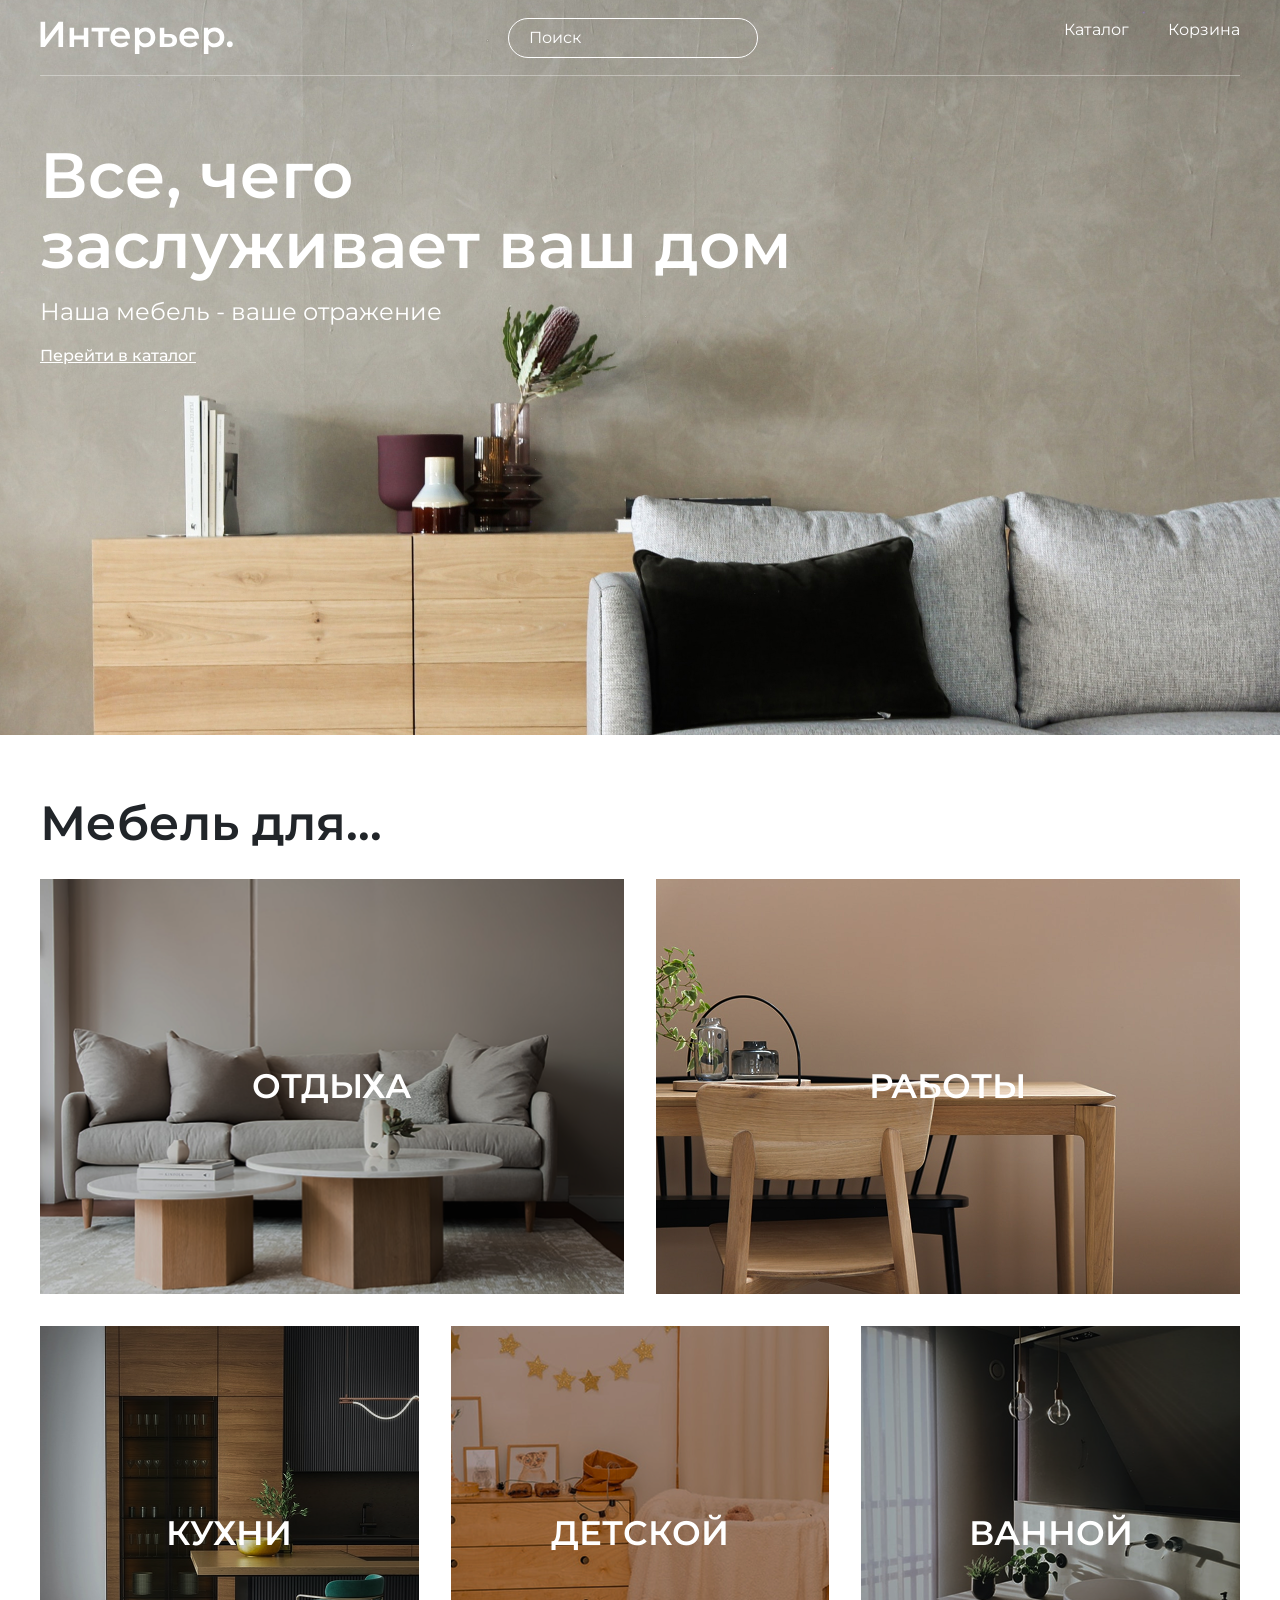
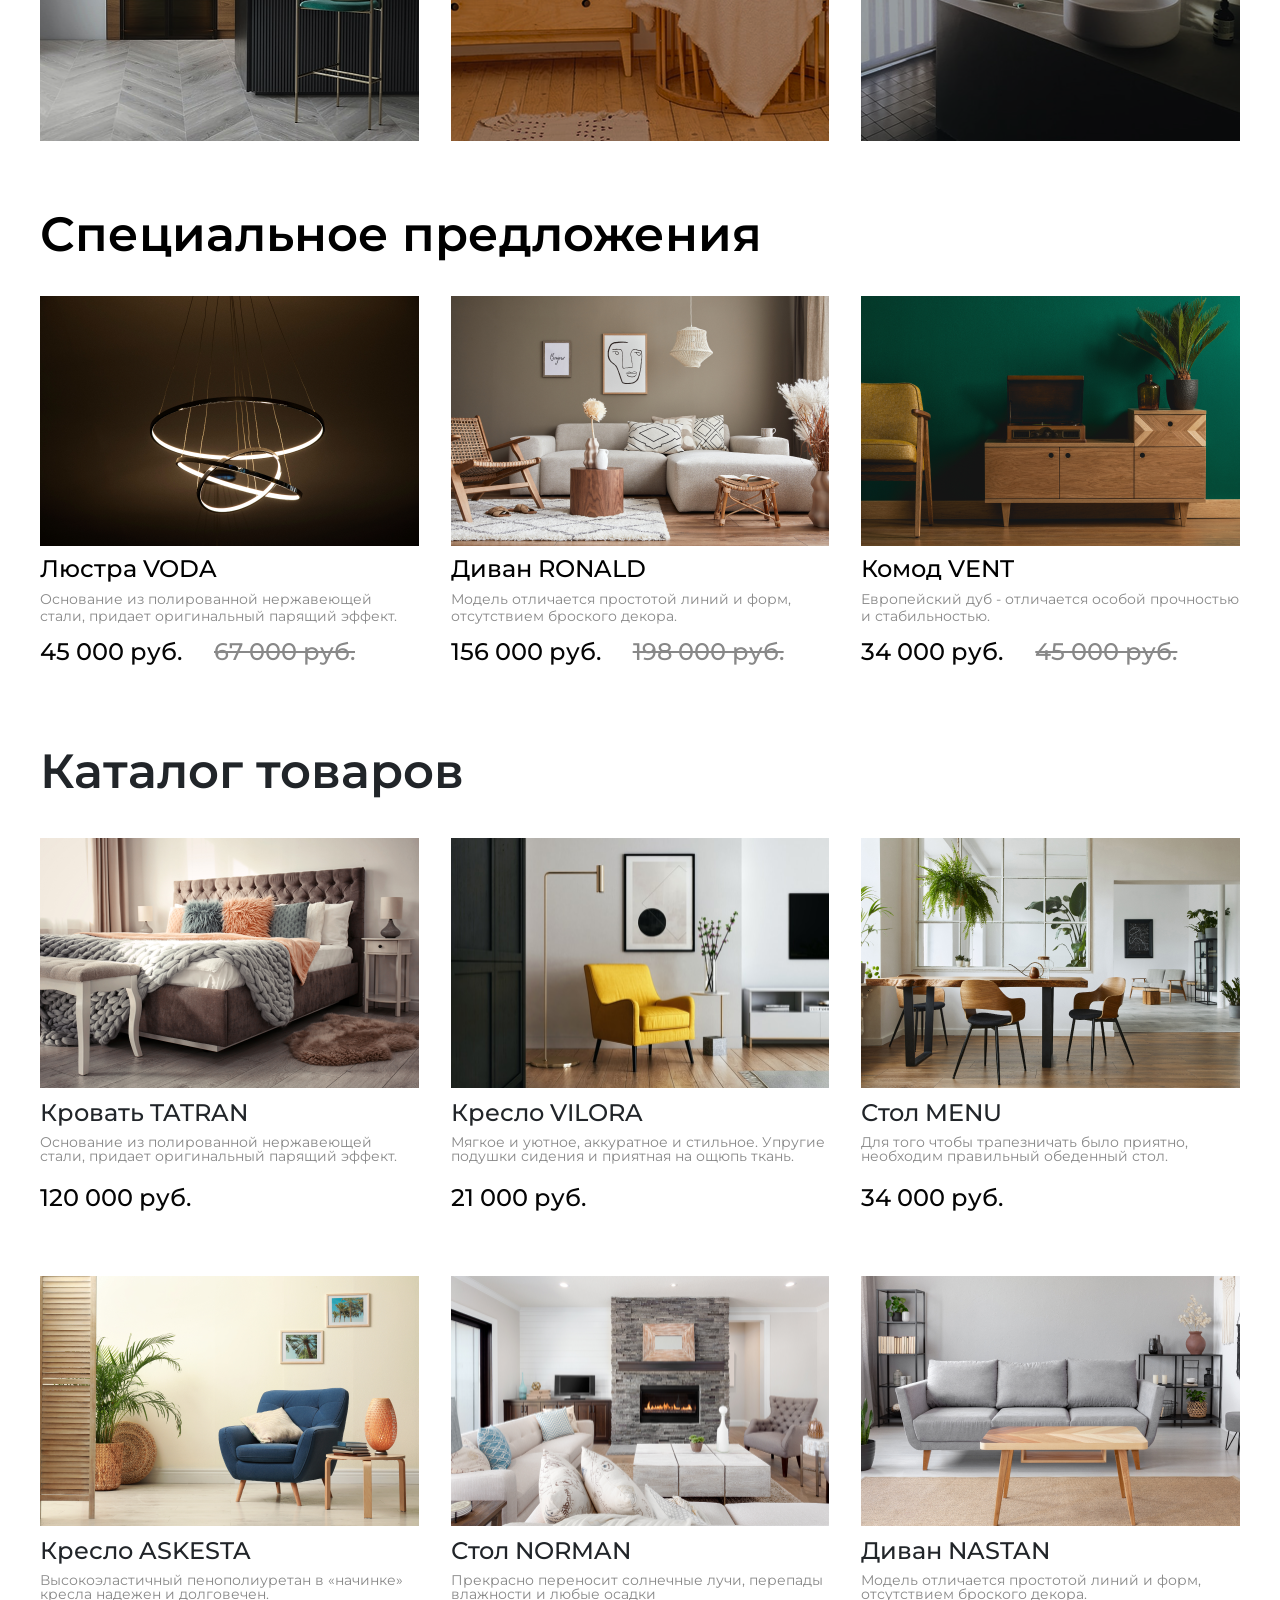
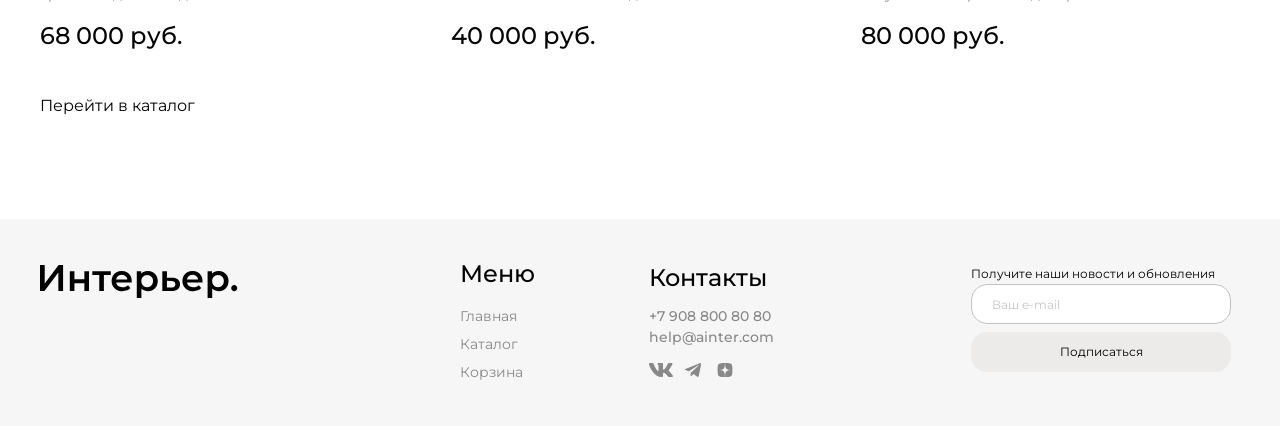
==== index.html @ 529afba5 "Add files via upload" ====
<!DOCTYPE html>
<html lang="ru">
<head>
    <!-- BOOSTRAP -->
    <link href="https://cdn.jsdelivr.net/npm/bootstrap@5.3.8/dist/css/bootstrap.min.css" rel="stylesheet" integrity="sha384-sRIl4kxILFvY47J16cr9ZwB07vP4J8+LH7qKQnuqkuIAvNWLzeN8tE5YBujZqJLB" crossorigin="anonymous">


    <meta charset="UTF-8">
    <meta name="viewport" content="width=device-width, initial-scale=1.0">
    <title>Document</title>

    <link rel="preconnect" href="https://fonts.googleapis.com">
<link rel="preconnect" href="https://fonts.gstatic.com" crossorigin>
<link href="https://fonts.googleapis.com/css2?family=Montserrat:ital,wght@0,100..900;1,100..900&display=swap" rel="stylesheet">
    <link rel="stylesheet" href="style.css">
</head>

<body class="page">
    <div class="top center">
    <header class="header">
        <img class="header__logo" src="img/logo.svg" alt="Логотип">
        <input class="header__search" type="text" placeholder="Поиск">
        <div class="menu"> <!-- Добавил див и сласс меню -->
        <nav class="header__nav" >
            <ul class="header__list">
                <li class="header__item">
                    <a class="header__link" href="catalog.html">Каталог</a>
                </li>
                <li class="header__item">
                    <a class="header__link" href="#">Корзина</a>
                </li>
            </ul>
        </nav>
        </div> <!--закрыл див меню-->
        <div class="menu-mobil">
            <a href="#"><svg width="16" height="16" viewBox="0 0 16 16" fill="none" xmlns="http://www.w3.org/2000/svg">
<path d="M6.33569 0.103333C7.97081 0.0528479 9.56397 0.626612 10.7908 1.7088C12.0177 2.79117 12.7864 4.30064 12.9402 5.9295C13.0911 7.52844 12.6358 9.12315 11.6707 10.4041L15.0046 13.7371C15.0874 13.8199 15.1532 13.9181 15.198 14.0262C15.2428 14.1344 15.2664 14.2508 15.2664 14.368C15.2663 14.4851 15.2428 14.6016 15.198 14.7098C15.1532 14.8179 15.0874 14.9161 15.0046 14.9988C14.9219 15.0816 14.8237 15.1474 14.7156 15.1922C14.6073 15.237 14.4909 15.2596 14.3738 15.2596C14.2566 15.2596 14.1402 15.237 14.032 15.1922C13.9239 15.1474 13.8257 15.0816 13.7429 14.9988L10.4099 11.6649C9.12912 12.6326 7.5328 13.0893 5.93237 12.9393C4.30231 12.7863 2.79181 12.0177 1.70874 10.7899C0.62567 9.56202 0.0515812 7.9673 0.103271 6.33087C0.155085 4.69428 0.829358 3.13824 1.98804 1.98126C3.14566 0.82533 4.70053 0.153931 6.33569 0.103333ZM6.54565 1.909C5.31897 1.91399 4.14353 2.40292 3.27612 3.27032C2.40875 4.13773 1.91979 5.31319 1.91479 6.53986C1.90986 7.76646 2.3895 8.94574 3.24976 9.82013C3.68015 10.2575 4.19306 10.6052 4.75854 10.8436C5.32421 11.0819 5.93183 11.2063 6.54565 11.2088C7.15929 11.2113 7.76729 11.0918 8.33472 10.8582C8.90228 10.6245 9.41826 10.2805 9.85229 9.8465C10.2863 9.41245 10.6303 8.8965 10.864 8.32892C11.0977 7.76149 11.2171 7.1535 11.2146 6.53986C11.2121 5.92603 11.0877 5.31841 10.8494 4.75275C10.611 4.18724 10.2633 3.67437 9.82593 3.24396C8.95152 2.38368 7.77229 1.90404 6.54565 1.909Z" fill="white" stroke="white" stroke-width="0.2"/>
</svg>
</a>
            <a href="catalog.html"><svg width="20" height="20" viewBox="0 0 20 20" fill="none" xmlns="http://www.w3.org/2000/svg">
<rect width="4.57143" height="4.57143" fill="white"/>
<rect y="7.31427" width="4.57143" height="4.57143" fill="white"/>
<rect y="14.6285" width="4.57143" height="4.57143" fill="white"/>
<rect x="7.31348" y="7.31427" width="4.57143" height="4.57143" fill="white"/>
<rect x="7.31348" y="14.6285" width="4.57143" height="4.57143" fill="white"/>
<rect x="7.31348" width="4.57143" height="4.57143" fill="white"/>
<rect x="14.6279" y="7.31427" width="4.57143" height="4.57143" fill="white"/>
<rect x="14.6279" y="14.6285" width="4.57143" height="4.57143" fill="white"/>
<rect x="14.6279" width="4.57143" height="4.57143" fill="white"/>
</svg>
</a>
            <a href="cart.html.html"><svg width="25" height="25" viewBox="0 0 25 25" fill="none" xmlns="http://www.w3.org/2000/svg">
<path d="M14.5834 20.8333C15.1359 20.8333 15.6658 20.6138 16.0566 20.2231C16.4473 19.8324 16.6667 19.3025 16.6667 18.75C16.6667 18.1975 16.4473 17.6676 16.0566 17.2768C15.6658 16.8861 15.1359 16.6667 14.5834 16.6667C14.0309 16.6667 13.501 16.8861 13.1103 17.2768C12.7196 17.6676 12.5001 18.1975 12.5001 18.75C12.5001 19.3025 12.7196 19.8324 13.1103 20.2231C13.501 20.6138 14.0309 20.8333 14.5834 20.8333ZM7.29174 20.8333C7.84428 20.8333 8.37418 20.6138 8.76488 20.2231C9.15558 19.8324 9.37508 19.3025 9.37508 18.75C9.37508 18.1975 9.15558 17.6676 8.76488 17.2768C8.37418 16.8861 7.84428 16.6667 7.29174 16.6667C6.73921 16.6667 6.20931 16.8861 5.81861 17.2768C5.4279 17.6676 5.20841 18.1975 5.20841 18.75C5.20841 19.3025 5.4279 19.8324 5.81861 20.2231C6.20931 20.6138 6.73921 20.8333 7.29174 20.8333ZM20.873 6.16978C21.133 6.16139 21.3796 6.0522 21.5606 5.86528C21.7416 5.67837 21.8428 5.42839 21.8428 5.16822C21.8428 4.90804 21.7416 4.65807 21.5606 4.47115C21.3796 4.28424 21.133 4.17504 20.873 4.16666H19.674C18.7345 4.16666 17.922 4.81874 17.7178 5.73541L16.4126 11.6125C16.2084 12.5292 15.3959 13.1812 14.4563 13.1812H6.63133L5.12924 7.17082H14.8636C15.1212 7.15907 15.3644 7.04847 15.5425 6.86202C15.7206 6.67558 15.82 6.42764 15.82 6.16978C15.82 5.91192 15.7206 5.66398 15.5425 5.47754C15.3644 5.2911 15.1212 5.18049 14.8636 5.16874H5.12924C4.82473 5.16865 4.5242 5.23799 4.25051 5.37148C3.97682 5.50498 3.73716 5.69912 3.54976 5.93914C3.36236 6.17916 3.23215 6.45875 3.16903 6.75665C3.10591 7.05455 3.11154 7.36292 3.1855 7.65832L4.68758 13.6667C4.79586 14.1002 5.046 14.4851 5.39821 14.7601C5.75042 15.0351 6.18447 15.1844 6.63133 15.1844H14.4563C15.368 15.1845 16.2524 14.8737 16.9636 14.3032C17.6748 13.7328 18.1701 12.9368 18.3678 12.0469L19.674 6.16978H20.873Z" fill="white"/>
</svg>
</a>
        </div>
        
    </header>
    <section class="hero">
        <h1 class="hero__title">
            Все, чего<br>
            заслуживает ваш дом
        </h1>
        <p class="hero__text">Наша мебель - ваше отражение</p>
        <a class="hero__link" href="catalog.html">Перейти в каталог</a>
    </section>
    </div>

    <section class="furniture center">
        <h2 class="furniture__title">Мебель для...</h2>
        <div class="furniture__grid">
            <div class="furniture__item furniture__item_rest">ОТДЫХА</div>
            <div class="furniture__item furniture__item_work">РАБОТЫ</div>
            <div class="furniture__item furniture__item_kitchen">КУХНИ</div>
            <div class="furniture__item furniture__item_kids">ДЕТСКОЙ</div>
            <div class="furniture__item furniture__item_bathroom">ВАННОЙ</div>
        </div>
    </section>

    <section class="special-offer">
        <div class="product-box center">
        <h2 class="special-offer__title">Специальное предложения</h2>

        <div class="special-offer__content">
            <article class="special-offer__card">
        <img class="special-offer__image" src="img/Rectangle 1.png" alt="Люстра VODA">
        <h3 class="special-offer__product-title">Люстра VODA</h3>
        <p class="special-offer__description">
            Основание из полированной нержавеющей стали, придает оригинальный парящий эффект.
        </P>
        <div class="special-offer__prices">
        <p class="special-offer__price-new">45 000 руб.</p>
        <p class="special-offer__price-old">67 000 руб.</p>
        </div>
        </article>

        <article class="special-offer__card">

        <img class="special-offer__image" src="img/Rectangle 2.png" alt="Диван RONALD">
        <h3 class="special-offer__product-title">Диван RONALD</h3>
        <p class="special-offer__description">
            Модель отличается простотой линий и форм, отсутствием броского декора.
        </P>

        <div class="special-offer__prices">

        <p class="special-offer__price-new">156 000 руб.</p>
        <p class="special-offer__price-old">198 000 руб.</p>
        </div>
        </article>

       <article class="special-offer__card">
        <img class="special-offer__image" src="img/Rectangle 3.png" alt="Комод VENT">
        <h3 class="special-offer__product-title">Комод VENT</h3>
        <p class="special-offer__description">
           Европейский дуб - отличается особой прочностью и стабильностью.
        </P>

        <div class="special-offer__prices">

        <p class="special-offer__price-new">34 000 руб.</p>
        <p class="special-offer__price-old">45 000 руб.</p>
        </div>
        </article>
    </div>
    </div>
    </section>

    <section class="catalog">
        <div class="product-box center">
        <h2 class="catalog__title">Каталог товаров</h2>
        <div class="catalog__content">
        <article class="catalog__card">
            <img class="catalog__image" src="img/Rectangle 22.png" alt="Кровать TATRAN">
            <h3 class="catalog__product-title">
                Кровать TATRAN
            </h3>
            <p class="catalog__description">
            Основание из полированной нержавеющей стали, придает оригинальный парящий эффект.
            </p>
            <p class="catalog__price">120 000 руб.
            </p>
        </article>
        <article class="catalog__card">
            <img class="catalog__image" src="img/Rectangle 27.png" alt="Кресло VILORA">
            <h3 class="catalog__product-title">
                Кресло VILORA
            </h3>
            <p class="catalog__description">
            Мягкое и уютное, аккуратное и стильное. 
            Упругие подушки сидения и приятная на ощюпь ткань.
            </p>
            <p class="catalog__price">21 000 руб.
            </p>
        </article>
        <article class="catalog__card">
            <img class="catalog__image" src="img/Rectangle 24.png" alt="Стол MENU">
            <h3 class="catalog__product-title">
                Стол MENU
            </h3>
            <p class="catalog__description">
           Для того чтобы трапезничать было приятно, необходим правильный обеденный стол.
            </p>
            <p class="catalog__price">34 000 руб.
            </p>
        </article>
        <article class="catalog__card">
            <img class="catalog__image" src="img/Rectangle 23.png" alt="Кресло ASKESTA">
            <h3 class="catalog__product-title">
                Кресло ASKESTA
            </h3>
            <p class="catalog__description">
            Высокоэластичный пенополиуретан в «начинке» кресла надежен и долговечен.
            </p>
            <p class="catalog__price">68 000 руб.
            </p>
        </article>
        <article class="catalog__card">
            <img class="catalog__image" src="img/Rectangle 25.png" alt="Стол NORMAN">
            <h3 class="catalog__product-title">
                Стол NORMAN
            </h3>
            <p class="catalog__description">
           Прекрасно переносит солнечные лучи, перепады влажности и любые осадки
            </p>
            <p class="catalog__price">40 000 руб.
            </p>
        </article>
        <article class="catalog__card">
            <img class="catalog__image" src="img/Rectangle 26.png" alt="Диван NASTAN">
            <h3 class="catalog__product-title">
                Диван NASTAN
            </h3>
            <p class="catalog__description">
            Модель отличается простотой линий и форм, отсутствием броского декора. 
            </p>
            <p class="catalog__price">80 000 руб.
            </p>
        </article>
        </div>
        <div class="catalog__link-box">
            <a class="catalog__link" href="catalog.html"> Перейти в каталог</a>
        </div>
        </div>
    </section>
    <footer class="footer">
        <div class="footer__inner center">
        <div class="footer__column footer__column--logo">
        <img class="footer__logo" src="img/Интерьер.svg" alt="Интерер">
        </div>
        <div class="footer__content">   
        <div class="footer__column footer__column--menu">
        <h4 class="footer__title">Меню</h4>
        <nav class="footer__nav" >
            <ul class="footer__list" >
                <li class="footer__item" >
                    <a class="footer__link" href="index.html">Главная</a>
                </li>
                <li class="footer__item">
                    <a class="footer__link" href="catalog.html">Каталог</a>
                </li>
                <li class="footer__item">
                    <a class="footer__link" href="#">Корзина</a>
                </li>
            </ul>
        </nav>
        </div>
        <div class="footer__column footer__column--contacts">
            <div class="footer__info" >
        <h4 class="footer__title">Контакты</h4>
        <a class="footer__contact" href="tel:+7 908 800 80 80"> +7 908 800 80 80</a>
        <a class="footer__contact" href="mailto:help@ainter.com">help@ainter.com</a>
        </div>

        <div class="footer__socials">

        <a class="footer__social-linc" href="#">
            <img class="footer__social-icon" src="img/vk.svg" alt="Вконтакте"></a>
        <a class="footer__social-linc" href="#">
            <img class="footer__social-icon" src="img/telegram.svg" alt="Telegram"></a>
        <a class="footer__social-link" href="#">
            <img class="footer__social-icon" src="img/dzen.svg" alt="Дзен"></a>
            </div>
        </div>

        <div class="footer__column footer__column--form">
        <form class="footer__form" >
            <p class="footer__form-text">Получите наши новости и обновления</p>
            <input class="footer__email" type="email" placeholder="Ваш e-mail">
            <button class="footer__button">Подписаться</button>
        </form>
        </div>
        </div>
        </div>
    </footer>
    <!-- СКРИПТ ИЗ BOOSTRAP -->
    <script src="https://cdn.jsdelivr.net/npm/bootstrap@5.3.8/dist/js/bootstrap.bundle.min.js" integrity="sha384-FKyoEForCGlyvwx9Hj09JcYn3nv7wiPVlz7YYwJrWVcXK/BmnVDxM+D2scQbITxI" crossorigin="anonymous"></script>
</body>
---- style.css ----
@charset "UTF-8";
.top-cart {
  height: 400px;
  background-image: url("img/topcart.jpg");
  background-size: cover;
  background-position: center;
  background-repeat: no-repeat;
}

.heading-big {
  font-weight: 600;
  font-size: 64px;
  line-height: 70px;
  margin-top: 127px;
  color: #ffffff;
}

.cart {
  display: grid;
  grid-template-columns: repeat(12, 1fr);
  gap: 32px;
  margin-top: 64px;
}
.cart__name-box {
  display: flex;
  justify-content: space-between;
  padding-bottom: 14px;
}
.cart__item {
  border-top: 0.5px solid #f7f6f6;
  padding-top: 25px;
  padding-bottom: 32px;
  display: flex;
  justify-content: space-between;
  align-items: flex-start;
}
.cart__left {
  display: flex;
  gap: 32px;
}
.cart__img {
  width: 173px;
  height: 173px;
  -o-object-fit: cover;
     object-fit: cover;
}
.cart__info {
  width: 276px;
  height: 173px;
  display: flex;
  flex-direction: column;
  justify-content: space-between;
}
.cart h4 {
  font-size: 24px;
  font-weight: 500;
  line-height: 100%;
  margin: 0;
}
.cart__description {
  width: 276px;
  font-size: 14px;
  font-weight: 400;
  line-height: 100%;
  color: #888888;
}
.cart__quantity {
  width: 71px;
  height: 51px;
  border: none;
  border-radius: 6px;
  background: #f7f6f6;
  padding: 12px;
  box-sizing: border-box;
}
.cart__form {
  background: #f7f6f6;
  border-radius: 20px;
  height: 493px;
  box-sizing: border-box;
  grid-column: span 4;
  padding-top: 42px;
  display: grid;
  grid-template-columns: 1fr;
  justify-items: center;
  align-content: start;
  row-gap: 40px;
}
.cart__form h3 {
  text-align: center;
  font-size: 24px;
  font-weight: 700;
  line-height: 100%;
}
.cart__form input {
  width: 319px;
  padding: 8px 0;
  font-family: "Montserrat", Arial, sans-serif;
  font-size: 14px;
  color: #000000;
  border: none;
  border-bottom: 1px solid #cacdd8;
  outline: none;
  background-color: transparent;
  box-sizing: border-box;
}
.cart__form input:focus {
  border-bottom-color: #000000;
}
.cart__total {
  margin-top: 12px;
  font-size: 24px;
  text-align: center;
}
.cart__button {
  width: 319px;
  height: 40px;
  padding: 10px;
  font-family: "Montserrat", Arial, sans-serif;
  font-size: 16px;
  font-weight: 400;
  line-height: 100%;
  color: #000000;
  border: 1px solid #040404;
  border-radius: 20px;
  background-color: transparent;
  box-sizing: border-box;
  cursor: pointer;
  transition: background-color 0.3s ease, color 0.3s ease;
}
.cart__button:hover {
  color: #ffffff;
  background-color: #000000;
}
.cart__content {
  grid-column: span 8;
}
.cart__price {
  font-family: "Montserrat", sans-serif;
  font-size: 16px;
  font-weight: 500;
  line-height: 100%;
  color: #050505;
}
.cart__link-box {
  display: flex;
  gap: 30px;
}
.cart a {
  font-family: "Montserrat", sans-serif;
  font-size: 14px;
  font-weight: 400;
  line-height: 100%;
  color: #000;
  text-decoration: underline;
}
.cart__link-box a {
  display: inline-block;
  transform-origin: left center;
  transition: transform 0.3s ease, opacity 0.3s ease;
}
.cart__link-box a:hover {
  transform: scale(1.08);
  opacity: 0.6;
}

.cart__actions {
  display: flex;
  align-items: center;
  gap: 7px;
  margin-top: 18px;
}

.cart__action-button {
  width: 200px;
  height: 37px;
  padding: 0;
  display: flex;
  align-items: center;
  justify-content: center;
  font-family: "Montserrat", Arial, sans-serif;
  font-size: 14px;
  font-weight: 400;
  line-height: 100%;
  color: #000000;
  background-color: transparent;
  border: 1px solid #000000;
  border-radius: 50px;
  box-sizing: border-box;
  text-decoration: none !important;
  cursor: pointer;
  transition: background-color 0.3s ease, color 0.3s ease;
}
.cart__action-button:hover {
  color: #ffffff;
  background-color: #000000;
}

.special-offer__link-box {
  margin-top: 32px;
}

.special-offer__catalog-link {
  display: inline-block;
  font-family: "Montserrat", Arial, sans-serif;
  font-size: 16px;
  font-weight: 400;
  line-height: 20px;
  color: #000000;
  text-decoration: underline;
  transform-origin: left center;
  transition: transform 0.3s ease, opacity 0.3s ease;
}
.special-offer__catalog-link:hover {
  transform: scale(1.05);
  opacity: 0.7;
}

/* =========================================================
   1. ОБЩИЕ НАСТРОЙКИ СТРАНИЦЫ
   ========================================================= */
/* Сбрасываем стандартные внешние и внутренние отступы браузера */
* {
  margin: 0;
  padding: 0;
}

/* Основной шрифт всей страницы */
body {
  font-family: "Montserrat", "Arial", sans-serif;
}

.center {
  padding-left: calc(50% - 600px);
  padding-right: calc(50% - 600px);
  box-sizing: border-box;
}

/* Наследуем основной шрифт для элементов формы и ссылок */
input,
button,
a {
  font-family: "Montserrat", "Arial", sans-serif;
}

/* Основной контейнер страницы */
.page {
  padding: 0;
}

/* =========================================================
   2. ВЕРХНЯЯ ЧАСТЬ САЙТА — TOP
   ========================================================= */
.top {
  height: 735px;
  background-image: url("img/Rectangle 15.jpg");
  background-size: cover;
  background-position: center;
  box-sizing: border-box;
}

.menu-mobil {
  display: none;
}

/* =========================================================
   3. ШАПКА САЙТА — HEADER
   ========================================================= */
.header {
  width: 100%;
  height: 76px;
  display: flex;
  align-items: center;
  justify-content: space-between;
  border-bottom: 1px solid rgba(255, 255, 255, 0.35);
  box-sizing: border-box;
}

/* Список меню */
.header__list {
  display: flex;
  gap: 32px;
  list-style: none;
}

/* Ссылки меню */
.header__link {
  width: 72px;
  height: 20px;
  color: #ffffff;
  font-size: 16px;
  /* Убираем подчеркивание ссылок меню */
  text-decoration: none;
}

.header__link {
  width: 72px;
  height: 20px;
  display: inline-block;
  color: #ffffff;
  font-size: 16px;
  text-decoration: none;
  transition: transform 0.3s ease, color 0.3s ease;
}
.header__link:hover {
  color: #c4c4c4;
  transform: scale(1.1);
}

/* Поле поиска */
.header__search {
  width: 250px;
  height: 40px;
  padding-left: 20px;
  color: #ffffff;
  background-color: transparent;
  border: 1px solid white;
  border-radius: 20px;
  box-sizing: border-box;
}

/* Текст-подсказка внутри поиска */
.header__search::-moz-placeholder {
  color: #ffffff;
}

.header__search::placeholder {
  color: #ffffff;
}

/* =========================================================
   4. ГЛАВНЫЙ ЭКРАН — HERO
   ========================================================= */
.hero {
  width: 100%;
  padding-top: 64px;
}

/* Главный заголовок */
.hero__title {
  width: auto; /*792px*/
  margin-bottom: 16px;
  color: #ffffff;
  font-family: "Montserrat", Arial, sans-serif;
  font-weight: 600;
  font-size: 64px;
  line-height: 70px;
  max-width: 792px;
}

/* Текст под главным заголовком */
.hero__text {
  margin-bottom: 16px;
  color: #ffffff;
  font-size: 24px;
  line-height: 32px;
}

/* Ссылка "Перейти в каталог" */
.hero__link {
  display: inline-block;
  color: #ffffff;
  font-weight: 500;
  font-size: 16px;
  line-height: 24px;
  text-decoration: underline;
  transform-origin: left center;
  transition: transform 0.3s ease, color 0.3s ease;
}
.hero__link:hover {
  color: #c4c4c4;
  transform: scale(1.1);
}

/*МЕБЕЛЬ ДЛЯ*/
.furniture__title {
  margin-top: 64px;
  margin-bottom: 32px;
  font-size: 48px;
  font-weight: 600;
  line-height: 100%;
}

.furniture__grid {
  display: grid;
  grid-template-columns: repeat(6, 1fr);
  gap: 32px;
}

.furniture__item {
  height: 415px;
  background-repeat: no-repeat;
  background-size: cover;
  background-position: center;
  display: flex;
  justify-content: center;
  align-items: center;
  text-align: center;
  color: #FFFFFF;
  font-size: 34px;
  font-weight: 600;
}

.furniture__item:nth-child(1),
.furniture__item:nth-child(2) {
  grid-column: span 3;
}

.furniture__item:nth-child(3),
.furniture__item:nth-child(4),
.furniture__item:nth-child(5) {
  grid-column: span 2;
}

.furniture__item_rest {
  background-image: url("img/Rectangle 17.png");
}

.furniture__item_work {
  background-image: url("img/Rectangle 18.png");
}

.furniture__item_kitchen {
  background-image: url("img/Rectangle 19.png");
}

.furniture__item_kids {
  background-image: url("img/Rectangle 20.png");
}

.furniture__item_bathroom {
  background-image: url("img/Rectangle 21.png");
}

/* =========================================================
   5. КАТАЛОГ
   ========================================================= */
.catalog {
  width: 100%;
  max-width: 1200px;
  margin: 0 auto;
  padding-top: 12px;
  padding-bottom: 4px;
  box-sizing: border-box;
}

/* Заголовок каталога */
.catalog__title {
  width: 100%;
  max-width: 1208px;
  margin: 0 auto 18px;
  font-size: 48px;
  line-height: 59px;
  font-weight: 600;
}

.catalog-hero__title {
  margin: 0;
  font-size: 64px;
  font-weight: 600;
  line-height: 70px;
  color: #FFFFFF;
}

.catalog-hero {
  display: flex;
  align-items: center;
}

/* Контейнер с карточками каталога */
.catalog__content {
  width: 100%;
  max-width: 1200px;
  margin: 0 auto;
  display: grid;
  grid-template-columns: repeat(3, minmax(0, 1fr));
  gap: 32px;
  box-sizing: border-box;
}

/* Карточка товара */
.catalog__card {
  width: 100%;
  height: 406px;
  margin: 0;
  position: relative;
  padding-top: 19px;
  padding-bottom: 15px;
  box-sizing: border-box;
  display: grid;
  grid-template-rows: 250px auto 1fr auto;
  min-width: 0;
  cursor: pointer;
}

.catalog__card-actions {
  position: absolute;
  top: 29px;
  right: 10px;
  z-index: 2;
  display: flex;
  gap: 12px;
  opacity: 0;
  visibility: hidden;
  transition: opacity 0.3s ease;
}

.catalog__card:hover .catalog__card-actions {
  opacity: 1;
  visibility: visible;
}

.catalog__card-button {
  width: 24px;
  height: 24px;
  padding: 0;
  display: flex;
  align-items: center;
  justify-content: center;
  border: none;
  background-color: transparent;
  cursor: pointer;
}

.catalog__card-button img {
  width: 24px;
  height: 24px;
  -o-object-fit: contain;
     object-fit: contain;
  filter: brightness(0) invert(1);
}

/* Изображение товара */
.catalog__image {
  width: 100%;
  height: 250px;
  -o-object-fit: cover;
     object-fit: cover;
  display: block;
}

/* Название товара */
.catalog__product-title {
  margin-top: 10px;
  margin-bottom: 8px;
  font-size: 24px;
  line-height: 29px;
  font-weight: 500;
}

/* Описание товара */
.catalog__description {
  margin-top: 0;
  margin-bottom: 12px;
  font-family: "Montserrat", Arial, sans-serif;
  font-size: 14px;
  line-height: 14px;
  font-weight: 400;
  color: #888888;
}

/* Цена товара */
.catalog__price {
  margin-top: 0;
  margin-bottom: 0;
  font-family: "Montserrat", Arial, sans-serif;
  font-size: 24px;
  line-height: 24px;
  font-weight: 500;
  color: #050505;
}

/* Блок со ссылкой под каталогом */
.catalog__link-box {
  width: 100%;
  max-width: 1200px;
  margin: 31px auto 64px;
  box-sizing: border-box;
}

/* Ссылка внутри блока */
.catalog__link {
  display: inline-block;
  font-size: 16px;
  line-height: 24px;
  color: #000000;
  text-decoration: none;
  transform-origin: left center;
  transition: transform 0.3s ease, color 0.3s ease;
}
.catalog__link:hover {
  color: #808080;
  transform: scale(1.1);
}

.catalog-top {
  display: grid;
  grid-template-rows: auto 1fr;
  height: 400px;
  background-image: url("img/Rectangle 29.png");
  background-repeat: no-repeat;
  background-size: auto;
  background-position: top center;
}

.catalog-top + .catalog {
  padding-top: 0;
  padding-bottom: 35px;
}

.catalog__controls {
  display: grid;
  grid-template-columns: 1fr auto auto;
  align-items: center;
  gap: 10px;
  margin-top: 70px;
  margin-bottom: 49px;
}

.catalog__list .catalog__card {
  padding-top: 0;
  height: auto;
  grid-template-rows: 250px auto 1fr auto;
  align-content: start;
}

.catalog__filter-button,
.catalog__sort {
  font-family: "Montserat", "Arial", sans-serif;
  width: 100%;
  height: 40px;
  padding: 0 16px;
  font-size: 16px;
  font-weight: 500;
  line-height: 20px;
  border: 1px solid #C4C4C4;
  border-radius: 20px;
  background-color: transparent;
  box-sizing: border-box;
  -webkit-appearance: none;
     -moz-appearance: none;
          appearance: none;
  background-image: url("img/arrow-down.svg");
  background-repeat: no-repeat;
  background-position: right 16px center;
  background-size: 20px 11px;
}

.catalog__filter-button:focus, .catalog__filter-button:active,
.catalog__sort:focus,
.catalog__sort:active {
  border-color: #000000;
  outline: 2px solid #000000;
  outline-offset: -2px;
}

.catalog__filter-details[open] .catalog__filter-button {
  border-color: #000000;
  outline: 2px solid #000000;
  outline-offset: -2px;
}

.catalog__filter-button {
  display: flex;
  align-items: center;
  list-style: none;
}

.catalog__filter-button::marker {
  content: "";
}

.catalog__filter-button::-webkit-details-marker {
  display: none;
}

.catalog__controls {
  display: grid;
  grid-template-columns: 1fr 182px 220px;
  align-items: center;
  -moz-column-gap: 10px;
       column-gap: 10px;
  width: 100%;
  margin-top: 70px;
  margin-bottom: 32px;
}

.catalog__filter {
  position: relative;
}

.catalog__filter-form {
  position: absolute;
  top: 50px;
  right: 0;
  z-index: 10;
  width: 526px;
  min-height: 548px;
  padding: 40px;
  display: flex;
  flex-direction: column;
  justify-content: space-between;
  background-color: #ffffff;
  box-shadow: 0 4px 67px -12px rgba(0, 0, 0, 0.32);
  box-sizing: border-box;
}

.catalog__filter-content {
  display: grid;
  grid-template-columns: 1fr max-content;
  -moz-column-gap: 65px;
       column-gap: 65px;
  row-gap: 32px;
  align-items: start;
}

.catalog__room-label {
  white-space: nowrap;
}

.catalog__fieldset {
  min-width: 0;
  margin: 0;
  padding: 0;
  border: none;
}

.catalog__fieldset:nth-child(1) {
  grid-column: 1;
  grid-row: 1;
}

.catalog__fieldset:nth-child(2) {
  grid-column: 1;
  grid-row: 2;
}

.catalog__fieldset:nth-child(3) {
  grid-column: 1;
  grid-row: 3;
}

.catalog__fieldset:nth-child(4) {
  grid-column: 2;
  grid-row: 1/4;
}

.catalog__range {
  position: relative;
  width: 190px;
  height: 10px;
  margin-top: 8px;
}

.catalog__range::before {
  content: "";
  position: absolute;
  top: 4px;
  left: 0;
  width: 100%;
  height: 1px;
  background-color: #000000;
}

.catalog__legend {
  margin-bottom: 14px;
  font-family: "Montserrat", "Arial", sans-serif;
  font-size: 16px;
  font-weight: 500;
  line-height: 20px;
  color: #050505;
}

.catalog__radio-label,
.catalog__room-label {
  font-family: "Montserrat", "Arial", sans-serif;
  font-size: 14px;
  font-weight: 400;
  line-height: 17px;
  color: #000000;
}

.catalog__radio-input,
.catalog__room-input {
  flex: 0 0 15px;
  width: 15px;
  height: 15px;
  margin: 0;
  box-sizing: border-box;
  accent-color: #000000;
}

.catalog__fieldset:first-child .catalog__legend {
  margin-bottom: 14px;
}

.catalog__radio {
  display: flex;
  align-items: center;
  -moz-column-gap: 6px;
       column-gap: 6px;
}

.catalog__radio:not(:last-child) {
  margin-bottom: 14px;
}

.catalog__radio-input {
  flex-shrink: 0;
  margin: 0;
}

.catalog__fieldset:nth-child(4) .catalog__legend {
  margin-bottom: 14px;
}

.catalog__room {
  display: flex;
  align-items: center;
  -moz-column-gap: 6px;
       column-gap: 6px;
}

.catalog__room:not(:last-child) {
  margin-bottom: 14px;
}

.catalog__room-input {
  flex-shrink: 0;
  margin: 0;
}

.catalog__range-input {
  -webkit-appearance: none;
     -moz-appearance: none;
          appearance: none;
  position: absolute;
  top: 0;
  left: 0;
  width: 100%;
  height: 10px;
  margin: 0;
  background: transparent;
  pointer-events: none;
}

.catalog__range-input::-webkit-slider-runnable-track {
  height: 1px;
  background: transparent;
}

.catalog__range-input::-webkit-slider-thumb {
  -webkit-appearance: none;
          appearance: none;
  width: 8px;
  height: 8px;
  margin-top: -4px;
  border: none;
  border-radius: 50%;
  background-color: #000000;
  pointer-events: auto;
  cursor: pointer;
}

.catalog__range-input::-moz-range-track {
  height: 1px;
  background: transparent;
}

.catalog__range-input::-moz-range-thumb {
  width: 8px;
  height: 8px;
  border: none;
  border-radius: 50%;
  background-color: #000000;
  pointer-events: auto;
  cursor: pointer;
}

.catalog__fieldset--color .catalog__legend {
  margin-bottom: 14px;
}

.catalog__colors {
  display: grid;
  grid-template-columns: repeat(7, 15px);
  -moz-column-gap: 7px;
       column-gap: 7px;
  row-gap: 14px;
}

.catalog__color-input {
  position: absolute;
  width: 1px;
  height: 1px;
  opacity: 0;
}

.catalog__color {
  position: relative;
  display: block;
  width: 15px;
  height: 15px;
  border: 1px solid #888888;
  box-sizing: border-box;
  cursor: pointer;
}

/* Галочка выбранного цвета */
.catalog__color-input:checked + .catalog__color::after {
  content: "";
  position: absolute;
  top: 1px;
  left: 4px;
  width: 4px;
  height: 7px;
  border-right: 1px solid #050505;
  border-bottom: 1px solid #050505;
  transform: rotate(45deg);
}

.catalog__color-input:checked + .catalog__color--black::after {
  border-right-color: #fff;
  border-bottom-color: #fff;
}

/* Рамка при выборе клавиатурой */
.catalog__color-input:focus-visible + .catalog__color {
  outline: 2px solid #050505;
  outline-offset: 2px;
}

/* Цвета */
.catalog__color--white {
  background-color: #ffffff;
}

.catalog__color--black {
  background-color: #050505;
}

.catalog__color--gray {
  background-color: #888888;
}

.catalog__color--red {
  background-color: #f04a4a;
}

.catalog__color--orange {
  background-color: #f2994a;
}

.catalog__color--yellow {
  background-color: #f2c94c;
}

.catalog__color--green {
  background-color: #27ae60;
}

.catalog__color--turquoise {
  background-color: #2dccc4;
}

.catalog__color--blue {
  background-color: #2d9cdb;
}

.catalog__color--dark-blue {
  background-color: #2f80ed;
}

.catalog__color--purple {
  background-color: #9b51e0;
}

.catalog__color--violet {
  background-color: #bb6bd9;
}

.catalog__color--lavender {
  background-color: #d6a6d8;
}

.catalog__color--pink {
  background-color: #f2a7cb;
}

.catalog__apply-button {
  align-self: flex-end;
  display: flex;
  align-items: center;
  justify-content: center;
  width: 190px;
  height: 40px;
  padding: 0;
  font-family: "Montserrat", "Arial", sans-serif;
  font-size: 16px;
  font-weight: 400;
  line-height: 100%;
  color: #000000;
  background-color: transparent;
  border: 1px solid #000000;
  border-radius: 20px;
  box-sizing: border-box;
  cursor: pointer;
  transition: background-color 0.3s ease, color 0.3s ease;
}
.catalog__apply-button:hover {
  background-color: #000000;
  color: #ffffff;
}

.catalog__more {
  margin-top: 32px;
  margin-bottom: 0;
}

.catalog__more-button {
  padding: 0;
  border: none;
  background-color: transparent;
  font-family: "Montserrat", "Arial", sans-serif;
  font-size: 16px;
  font-weight: 400;
  line-height: 20px;
  color: #000000;
  text-decoration: underline;
  cursor: pointer;
  transition: transform 0.3s ease, opacity 0.3s ease;
}
.catalog__more-button:hover {
  transform: scale(1.05);
  opacity: 0.7;
}

.catalog__list {
  display: grid;
  grid-template-columns: repeat(3, minmax(0, 378px));
  -moz-column-gap: 32px;
       column-gap: 32px;
  row-gap: 32px;
}

.catalog__breadcrumbs {
  white-space: nowrap;
}

/* =========================================================
   6. СПЕЦИАЛЬНЫЕ ПРЕДЛОЖЕНИЯ
   ========================================================= */
.special-offer {
  width: 100%;
  margin: 0 auto;
  padding-top: 64px;
  padding-bottom: 64px;
  box-sizing: border-box;
}

/* Заголовок специальных предложений */
.special-offer__title {
  width: 100%;
  max-width: 1200px;
  margin: 0 auto 32px;
  font-size: 48px;
  line-height: 59px;
  font-weight: 600;
  color: #000000;
}

/* Контейнер карточек специальных предложений */
.special-offer__content {
  width: 100%;
  max-width: 1200px;
  margin: 0 auto;
  display: grid;
  grid-template-columns: repeat(3, minmax(0, 1fr));
  gap: 32px;
}

/* Карточка специального предложения */
.special-offer__card {
  width: 100%;
  min-width: 0;
}

/* Изображение специального предложения */
.special-offer__image {
  width: 100%;
  display: block;
  margin-bottom: 8px;
}

/* Название товара */
.special-offer__product-title {
  margin-bottom: 8px;
  font-weight: 500;
  font-size: 24px;
  line-height: 29px;
  color: #000000;
}

/* Описание */
.special-offer__description {
  margin-bottom: 12px;
  font-size: 14px;
  line-height: 17px;
  color: #888888;
}

/* Новая цена */
.special-offer__price-new {
  font-weight: 500;
  font-size: 24px;
  line-height: 29px;
  color: #050505;
}

/* Старая зачеркнутая цена */
.special-offer__price-old {
  color: #888888;
  text-decoration-line: line-through;
}

.special-offer__prices {
  display: flex;
  align-items: center;
  gap: 32px;
  margin-top: 12px;
}

.special-offer__price-new,
.special-offer__price-old {
  margin: 0;
  white-space: nowrap;
  flex-shrink: 0;
  font-size: 24px;
  line-height: 29px;
  font-weight: 500;
}

/* =========================================================
   7. ПОДВАЛ САЙТА — FOOTER
   ========================================================= */
.footer {
  width: 100%;
  margin: 33px auto 0;
  padding-top: 32px;
  box-sizing: border-box;
  background-color: #f7f6f6;
}

/* Основной контейнер footer */
.footer__content {
  width: 100%;
  max-width: 860px;
  margin: 0;
  display: flex;
  justify-content: space-between;
  align-items: flex-start;
}

/* =========================================================
   8. FOOTER — ЛОГОТИП
   ========================================================= */
.footer__column--logo {
  width: 198px;
  height: 130px;
  margin-right: 212px;
  padding-top: 9px;
  display: flex;
  justify-content: flex-start;
  align-items: flex-start;
  box-sizing: border-box;
}

/* Изображение логотипа */
.footer__logo {
  width: 198px;
  height: 44px;
  display: block;
}

/* =========================================================
   9. FOOTER — ОБЩИЕ ЗАГОЛОВКИ
   ========================================================= */
.footer__title {
  margin: 0 0 16px;
  font-weight: 500;
  font-size: 24px;
  line-height: 29px;
  color: #000000;
}

/* =========================================================
   10. FOOTER — МЕНЮ
   ========================================================= */
.footer__column--menu {
  width: 104px;
  height: 155px;
  padding-top: 8px;
  padding-left: 10px;
  box-sizing: border-box;
}

/* Список */
.footer__list {
  margin: 0;
  padding: 0;
  list-style: none;
}

/* Элемент списка */
.footer__item {
  margin-bottom: 4px;
}

/* Ссылки footer */
.footer__link {
  display: inline-block;
  font-size: 14px;
  line-height: 17px;
  color: #888888;
  text-decoration: none;
  transform-origin: left center;
  transition: transform 0.3s ease, color 0.3s ease;
}
.footer__link:hover {
  color: #000000;
  transform: scale(1.1);
}

/* =========================================================
   11. FOOTER — КОНТАКТЫ
   ========================================================= */
.footer__column--contacts {
  width: 137px;
  height: 158px;
  padding-top: 12px;
  padding-right: 10px;
  padding-left: 10px;
  box-sizing: border-box;
}

/* Телефон, email и другие контакты */
.footer__contact {
  display: block;
  margin-bottom: 4px;
  font-weight: 500;
  font-size: 14px;
  line-height: 17px;
  color: #888888;
  text-decoration: none;
  transform-origin: left center;
  transition: transform 0.3s ease, color 0.3s ease;
}
.footer__contact:hover {
  color: #000000;
  transform: scale(1.05);
}

/* Ссылки социальных сетей */
.footer__socials {
  display: flex;
  align-items: center;
  gap: 8px;
  margin-top: 8px;
}

.footer__social-link {
  width: 24px;
  height: 24px;
  display: inline-flex;
  align-items: center;
  justify-content: center;
  flex-shrink: 0;
  line-height: 0;
  text-decoration: none;
}

.footer__social-icon {
  display: block;
  width: 24px;
  height: 14px;
  cursor: pointer;
  transform: scale(1);
  transition: transform 0.3s ease, opacity 0.3s ease;
}
.footer__social-icon:hover {
  transform: scale(1.5);
  opacity: 0.5;
}

/* Дополнительный информационный блок */
.footer__info {
  width: 182px;
  height: 87px;
}

/* =========================================================
   12. FOOTER — ФОРМА ПОДПИСКИ
   ========================================================= */
.footer__column--form {
  width: 380px;
  height: 175px;
  padding-top: 17px;
  padding-right: 37px;
  padding-bottom: 47px;
  padding-left: 111px;
  box-sizing: border-box;
}

/* Контейнер формы */
.footer__form {
  width: 260px;
  height: 111px;
  display: flex;
  flex-direction: column;
  box-sizing: border-box;
}

/* Текст над полем email */
.footer__form-text {
  width: 251px;
  margin: 0 0 4px;
  font-size: 12px;
  line-height: 100%;
  font-weight: 400;
  color: #000000;
}

/* Поле ввода email */
.footer__email {
  width: 260px;
  height: 40px;
  padding-right: 20px;
  padding-left: 20px;
  border: 1px solid #C4C4C4;
  border-radius: 16px;
  background-color: #FFFFFF;
  box-sizing: border-box;
  font-size: 12px;
  line-height: 100%;
}

/* Подсказка внутри поля email */
.footer__email::-moz-placeholder {
  color: #C4C4C4;
}

.footer__email::placeholder {
  color: #C4C4C4;
}

/* =========================================================
   13. FOOTER — КНОПКА
   ========================================================= */
.footer__button {
  width: 260px;
  height: 40px;
  margin-top: 8px;
  border: none;
  border-radius: 16px;
  background-color: rgba(222, 215, 215, 0.41);
  box-sizing: border-box;
  display: flex;
  justify-content: center;
  align-items: center;
  font-size: 12px;
  line-height: 100%;
  font-weight: 400;
  color: #000000;
  cursor: pointer;
  transition: transform 0.3s ease, background-color 0.3s ease, color 0.3s ease;
}
.footer__button:hover {
  transform: scale(1.05);
  background-color: #000000;
  color: #ffffff;
}
.footer__button:active {
  transform: scale(0.97);
}

.footer__inner {
  display: flex;
  align-items: flex-start;
}

@media (max-width: 1024px) {
  .center {
    padding-left: calc(50% - 393px);
    padding-right: calc(50% - 393px);
  }
  .furniture__item {
    height: 268px;
  }
  .special-offer + .footer {
    margin-top: 4px;
  }
  .special-offer__content {
    display: grid;
    grid-template-columns: repeat(2, minmax(0, 1fr));
    -moz-column-gap: 29px;
         column-gap: 29px;
    row-gap: 30px;
  }
  .special-offer__card {
    width: 100%;
  }
  .catalog__content {
    display: grid;
    grid-template-columns: repeat(2, minmax(0, 1fr));
    -moz-column-gap: 29px;
         column-gap: 29px;
    row-gap: 30px;
  }
  .catalog__card {
    width: 100%;
  }
  .catalog__image {
    width: 100%;
  }
  .catalog {
    padding-bottom: 35px;
  }
  .catalog__link-box {
    margin-bottom: 0;
  }
  .footer__column--logo {
    display: none;
  }
  .catalog__controls,
  .catalog__list {
    width: calc(100% - 48px);
    max-width: 786px;
    margin-left: auto;
    margin-right: auto;
    box-sizing: border-box;
  }
  .catalog__list {
    display: grid;
    grid-template-columns: repeat(2, minmax(0, 1fr));
    -moz-column-gap: 20px;
         column-gap: 20px;
    row-gap: 30px;
  }
  .catalog__list {
    display: grid;
    grid-template-columns: repeat(2, minmax(0, 1fr));
    -moz-column-gap: 29px;
         column-gap: 29px;
    row-gap: 39px;
  }
  .catalog__card,
  .catalog__image {
    width: 100%;
  }
  .cart {
    grid-template-columns: minmax(0, 1fr);
    justify-content: start;
    row-gap: 64px;
  }
  .cart__content,
  .cart__form {
    grid-column: 1/-1;
    width: 100%;
    box-sizing: border-box;
  }
  .cart__form {
    width: 378px;
    max-width: 100%;
    margin-top: 0;
    height: 556px;
    min-height: 556px;
    box-sizing: border-box;
  }
  .cart__actions {
    margin-top: 0;
  }
}
@media (min-width: 768px) and (max-width: 834px) {
  .center {
    padding-left: 24px;
    padding-right: 24px;
  }
  .product {
    width: 345px;
  }
  .catalog__controls {
    position: relative;
  }
  .catalog__filter,
  .catalog__filter-details {
    position: static;
  }
  .catalog__filter-details[open] .catalog__filter-form {
    position: absolute;
    top: 45px;
    right: 0;
    left: auto;
    margin-left: 0;
    transform: none;
    z-index: 20;
  }
}
@media (max-width: 767px) {
  .center {
    padding-left: 16px;
    padding-right: 16px;
  }
  .header {
    padding-top: 32px;
  }
  .header__search {
    display: none;
  }
  .menu {
    display: none;
  }
  .menu-mobil {
    display: flex;
    align-items: center;
    gap: 32px;
  }
  .menu-mobil {
    display: flex;
    align-items: center;
    gap: 32px;
  }
  .header__logo {
    width: 99px;
  }
  .hero {
    text-align: center;
  }
  .hero__title {
    font-size: 48px;
    line-height: 59px;
  }
  .hero__text {
    font-size: 16px;
    line-height: 32px;
  }
  .hero .link {
    font-size: 14px;
  }
  .furniture {
    margin-top: 32px;
  }
  .furniture__title {
    margin: 0 0 32px;
    font-size: 24px;
    line-height: 29px;
    font-weight: 600;
  }
  .furniture__grid {
    display: flex;
    flex-direction: column;
    gap: 16px;
  }
  .furniture__item {
    width: 100%;
    flex-shrink: 0;
    font-size: 28px;
    line-height: 34px;
    background-size: cover;
    background-position: center;
  }
  .furniture__item_rest {
    height: 244px;
  }
  .furniture__item_work {
    height: 244px;
  }
  .furniture__item_kitchen {
    height: 375px;
  }
  .furniture__item_kids {
    height: 375px;
  }
  .furniture__item_bathroom {
    height: 375px;
  }
  .special-offer {
    padding-bottom: 0;
  }
  .special-offer__title {
    font-size: 24px;
    line-height: 100%;
    font-weight: 600;
    width: 100%;
  }
  .special-offer__content {
    display: flex;
    flex-direction: column;
    gap: 32px;
  }
  .special-offer__card {
    width: 100%;
  }
  .special-offer__image {
    width: 100%;
    height: auto;
    display: block;
  }
  .special-offer__product-title {
    font-size: 18px;
    line-height: 100%;
    font-weight: 500;
  }
  .special-offer__price-new, .special-offer__price-old {
    font-size: 18px;
    line-height: 100%;
    font-weight: 500;
  }
  .special-offer__link-box {
    margin-top: 32px;
  }
  .special-offer + .footer {
    margin-top: 36px;
  }
  .catalog {
    height: auto;
    min-height: 0;
    margin-bottom: 0;
    padding-bottom: 0;
  }
  .catalog__title {
    font-size: 24px;
    line-height: 100%;
    font-weight: 600;
  }
  .catalog__price {
    font-size: 18px;
    line-height: 100%;
    font-weight: 500;
  }
  .catalog__content {
    display: flex;
    flex-direction: column;
    gap: 32px;
  }
  .catalog__card {
    width: 100%;
    height: auto;
    padding-top: 0;
    padding-bottom: 0;
    grid-template-rows: auto auto auto auto;
  }
  .catalog__image {
    width: 100%;
    height: auto;
    aspect-ratio: 342/226;
    -o-object-fit: cover;
       object-fit: cover;
    display: block;
  }
  .catalog__product-title {
    margin-top: 9px;
    font-size: 18px;
    line-height: 100%;
    font-weight: 500;
  }
  .catalog .catalog__link {
    display: inline-block;
    margin-bottom: 36px;
  }
  .footer {
    width: 100%;
    min-height: 364px;
    margin: 0;
    padding: 0;
    background-color: #f7f6f6;
    box-sizing: border-box;
  }
  .footer__inner {
    width: 100%;
    padding-top: 32px;
    padding-bottom: 32px;
    box-sizing: border-box;
  }
  .footer__column--logo {
    display: none;
  }
  .footer__content {
    width: 100%;
    max-width: none;
    margin: 0;
    display: grid;
    grid-template-columns: 1fr 1fr;
    -moz-column-gap: 20px;
         column-gap: 20px;
    row-gap: 52px;
    align-items: start;
  }
  .footer__column--menu {
    width: auto;
    height: auto;
    padding: 0;
    margin: 0;
    box-sizing: border-box;
  }
  .footer__column--contacts {
    width: auto;
    height: auto;
    padding: 0;
    margin: 0;
    box-sizing: border-box;
  }
  .footer__title {
    margin: 0 0 16px;
    font-size: 24px;
    line-height: 29px;
    font-weight: 500;
  }
  .footer__list {
    margin: 0;
    padding: 0;
    list-style: none;
  }
  .footer__item {
    margin-bottom: 4px;
  }
  .footer__link {
    font-size: 14px;
    line-height: 17px;
  }
  .footer__info {
    width: auto;
    height: auto;
  }
  .footer__contact {
    display: block;
    margin-bottom: 4px;
    font-size: 14px;
    line-height: 17px;
  }
  .footer__social-link {
    display: inline-block;
    margin-top: 8px;
    margin-right: 16px;
    line-height: 0;
  }
  .footer__social-icon {
    width: 24px;
    height: 14px;
  }
  .footer__column--form {
    grid-column: 1/-1;
    width: 100%;
    height: auto;
    padding: 0;
    margin: 0;
    box-sizing: border-box;
  }
  .footer__form {
    width: 260px;
    height: 111px;
    margin: 0 auto;
    display: flex;
    flex-direction: column;
    box-sizing: border-box;
  }
  .footer__form-text {
    width: 251px;
    margin: 0 0 4px;
    font-size: 12px;
    line-height: 100%;
    font-weight: 400;
    text-align: center;
  }
  .footer__email {
    width: 260px;
    height: 40px;
    padding-left: 20px;
    padding-right: 20px;
    border: 1px solid #c4c4c4;
    border-radius: 16px;
    box-sizing: border-box;
    font-size: 12px;
    line-height: 100%;
  }
  .footer__button {
    width: 260px;
    height: 40px;
    margin-top: 4px;
    border: none;
    border-radius: 16px;
    display: flex;
    justify-content: center;
    align-items: center;
    font-size: 12px;
    line-height: 100%;
    font-weight: 400;
    box-sizing: border-box;
  }
  .catalog-top {
    height: 400px;
    display: flex;
    flex-direction: column;
    background-size: cover;
    background-position: center;
    box-sizing: border-box;
  }
  .catalog-hero {
    flex-grow: 1;
    display: flex;
    justify-content: center;
    align-items: center;
  }
  .catalog-hero__title {
    margin: 0;
    font-size: 48px;
    line-height: 59px;
    font-weight: 600;
    text-align: center;
  }
  .catalog {
    margin-top: 0;
    padding-top: 0;
  }
  .catalog__controls {
    margin-top: 0;
    padding: 39px 16px 0;
    display: flex;
    flex-direction: column;
    align-items: flex-start;
  }
  .catalog__breadcrumbs {
    margin: 0 0 22px;
    font-size: 16px;
    line-height: 17px;
    font-weight: 400;
  }
  .catalog__sort {
    margin: 0 0 10px;
  }
  .catalog__sort select {
    width: 203px;
    height: 41px;
    padding: 0 24px;
    font-family: "Montserrat", sans-serif;
    font-size: 16px;
    border: 1px solid #c4c4c4;
    border-radius: 21px;
    background-color: transparent;
    box-sizing: border-box;
  }
  .catalog__filter {
    margin: 0;
    padding: 0;
  }
  .catalog__filter-details {
    margin: 0;
    padding: 0;
  }
  .catalog__filter-button {
    width: 164px;
    height: 41px;
    padding: 0 20px;
    display: flex;
    align-items: center;
    justify-content: space-between;
    font-size: 16px;
    line-height: 20px;
    border: 1px solid #c4c4c4;
    border-radius: 21px;
    box-sizing: border-box;
    list-style: none;
    cursor: pointer;
  }
  .catalog__filter-button::-webkit-details-marker {
    display: none;
  }
  .catalog {
    margin-top: 0;
    padding-top: 0;
  }
  .catalog__controls {
    margin-top: 0;
    padding: 39px 16px 0;
    display: flex;
    flex-direction: column;
    align-items: flex-start;
  }
  .catalog__breadcrumbs {
    margin: 0 0 22px;
    font-size: 16px;
    line-height: 17px;
    font-weight: 400;
  }
  .catalog__sort {
    margin: 0 0 10px;
  }
  .catalog__sort select {
    width: 203px;
    height: 41px;
    padding: 0 24px;
    font-family: "Montserrat", sans-serif;
    font-size: 16px;
    border: 1px solid #c4c4c4;
    border-radius: 21px;
    background-color: transparent;
    box-sizing: border-box;
  }
  .catalog__filter {
    margin: 0;
    padding: 0;
  }
  .catalog__filter-details {
    margin: 0;
    padding: 0;
  }
  .catalog__filter-button {
    width: 164px;
    height: 41px;
    padding: 0 20px;
    display: flex;
    align-items: center;
    justify-content: space-between;
    font-size: 16px;
    line-height: 20px;
    border: 1px solid #c4c4c4;
    border-radius: 21px;
    box-sizing: border-box;
    list-style: none;
    cursor: pointer;
  }
  .catalog__filter-button::-webkit-details-marker {
    display: none;
  }
  .catalog__controls {
    display: flex;
    flex-direction: column;
    align-items: flex-start;
    width: 100%;
    padding: 32px 16px 0;
    box-sizing: border-box;
    margin-top: 0;
    margin-bottom: 0;
    gap: 0;
  }
  .catalog__breadcrumbs {
    order: 1;
    margin-bottom: 22px;
  }
  .catalog__sort {
    order: 2;
    margin-bottom: 10px;
  }
  .catalog__filter {
    order: 3;
  }
  .catalog__sort,
  .catalog__filter-button {
    width: 238px;
    height: 40px;
    padding: 0 24px;
    border: 1px solid #c4c4c4;
    border-radius: 20px;
    background-color: transparent;
    box-sizing: border-box;
    font-family: "Montserrat", sans-serif;
    font-size: 14px;
    color: #000;
  }
  .catalog__filter-button {
    display: flex;
    align-items: center;
    justify-content: space-between;
    cursor: pointer;
  }
  .catalog__filter-button::-webkit-details-marker {
    display: none;
  }
  .catalog__filter,
  .catalog__filter-details,
  .catalog__filter-button {
    width: 164px;
  }
  .catalog__filter-button {
    height: 41px;
    padding: 0 16px;
  }
  .catalog__sort {
    cursor: pointer;
  }
  .catalog__filter-details {
    position: relative;
  }
  .catalog__filter-form {
    position: absolute;
    z-index: 20;
    top: 57px;
    left: 0;
    width: 287px;
    height: 910px;
    padding: 40px 48px;
    box-sizing: border-box;
    background-color: #fff;
  }
  .catalog__filter-content {
    display: flex;
    flex-direction: column;
    gap: 24px;
    width: 191px;
  }
  .catalog__list {
    width: 100%;
    margin-top: 32px;
    padding: 0 16px;
    display: grid;
    grid-template-columns: minmax(0, 1fr);
    -moz-column-gap: 0;
         column-gap: 0;
    row-gap: 32px;
    box-sizing: border-box;
  }
  .catalog-top + .catalog {
    padding-bottom: 0;
    margin-bottom: 0;
  }
  .catalog__more {
    margin-top: 32px;
    margin-bottom: 36px;
  }
  .catalog-top + .catalog + .footer {
    margin-top: 0;
    padding-top: 32px;
  }
  .catalog__list .catalog__card {
    width: 100%;
    height: auto;
    padding: 0;
    display: grid;
    grid-template-rows: auto auto auto auto;
    align-content: start;
  }
  .catalog__list .catalog__image {
    width: 100%;
    height: auto;
    aspect-ratio: 343/226;
    -o-object-fit: cover;
       object-fit: cover;
    display: block;
  }
  .catalog__list .catalog__product-title {
    margin: 9px 0 8px;
    font-size: 18px;
    line-height: 18px;
  }
  .catalog__list .catalog__description {
    margin: 0 0 12px;
  }
  .catalog__list .catalog__price {
    margin: 0;
    font-size: 18px;
    line-height: 18px;
  }
  .catalog-top {
    height: 400px;
    padding-top: 0;
    padding-bottom: 0;
    display: grid;
    grid-template-rows: 89px 1fr;
    row-gap: 0;
    box-sizing: border-box;
  }
  .catalog-top .header {
    height: 89px;
    margin: 0;
    box-sizing: border-box;
  }
  .catalog-top .catalog-hero {
    margin: 0;
    padding-top: 82px;
    align-items: flex-start;
    justify-content: center;
    box-sizing: border-box;
  }
  .catalog-top .catalog-hero__title {
    margin: 0;
    font-size: 48px;
    line-height: 59px;
    font-weight: 600;
    text-align: center;
  }
  .top-cart {
    height: 400px;
    background-position: 74% center;
    display: grid;
    grid-template-columns: 1fr;
    grid-template-rows: 1fr;
  }
  .top-cart .header,
  .top-cart .heading-big {
    grid-area: 1/1;
  }
  .top-cart .header {
    align-self: start;
  }
  .heading-big {
    align-self: center;
    justify-self: stretch;
    margin: 0;
    padding: 0;
    font-size: clamp(40px, 12.8vw, 48px);
    line-height: 1.23;
    font-weight: 600;
    text-align: center;
  }
  .cart {
    grid-template-columns: minmax(0, 1fr);
    margin-top: 92px;
  }
  .cart__content {
    width: 100%;
    min-width: 0;
  }
  .cart__img {
    display: none;
  }
  .cart__item {
    display: grid;
    grid-template-columns: minmax(0, 1fr) auto;
    -moz-column-gap: 16px;
         column-gap: 16px;
    width: 100%;
  }
  .cart__name-box + .cart__item {
    padding-top: 0;
  }
  .cart__left {
    display: block;
    min-width: 0;
  }
  .cart__info {
    width: 100%;
    min-width: 0;
    height: auto;
    gap: 12px;
    justify-content: flex-start;
  }
  .cart__description {
    width: 100%;
    white-space: normal;
    overflow-wrap: break-word;
  }
  .cart .cart__quantity {
    align-self: start;
    justify-self: end;
    width: 71px;
    height: 51px;
    padding: 12px;
    border: none;
    border-radius: 6px;
    background-color: #f7f6f6;
    font-family: inherit;
    font-size: 14px;
    text-align: center;
    box-sizing: border-box;
  }
  .cart__name-box {
    display: none;
  }
  .cart__info h4 {
    font-size: 18px;
    font-weight: 500;
    line-height: 100%;
  }
  /* Убираем нижний отступ только последнего товара */
  .cart__content > .cart__item:nth-last-child(2) {
    padding-bottom: 0;
    margin-bottom: 0;
  }
  .cart__actions {
    display: flex;
    gap: 8px;
    width: 100%;
    margin-top: 36px;
  }
  .cart__action-button {
    flex: 1 1 auto;
    width: auto;
    min-width: 0;
    min-height: 37px;
    height: auto;
    padding: 6px 8px;
    display: flex;
    align-items: center;
    justify-content: center;
    text-align: center;
    white-space: nowrap;
    line-height: 16px;
    box-sizing: border-box;
  }
  .cart {
    row-gap: 48px;
  }
  .cart__form {
    margin-top: 0;
  }
  .cart .cart__form {
    width: 100%;
    max-width: 378px;
    min-width: 0;
    height: auto;
    min-height: 556px;
    align-content: start;
    padding: 42px 30px;
    box-sizing: border-box;
    grid-template-columns: minmax(0, 1fr);
    justify-items: stretch;
  }
}
@media (max-width: 767px) and (max-width: 359px) {
  .cart .cart__form {
    padding-left: 16px;
    padding-right: 16px;
  }
}
@media (max-width: 767px) {
  .cart .cart__form input,
  .cart .cart__button {
    width: 100%;
    max-width: 100%;
    min-width: 0;
    box-sizing: border-box;
  }
  .cart .cart__form h3,
  .cart .cart__total {
    min-width: 0;
    max-width: 100%;
    white-space: normal;
    text-align: center;
  }
  .cart .cart__form h3 {
    font-size: 24px;
    line-height: 29px;
  }
}
@media (max-width: 359px) {
  .cart__actions .cart__action-button {
    font-size: 12px;
    font-weight: 400;
    padding: 6px 2px;
    white-space: nowrap;
  }
}/*# sourceMappingURL=style.css.map */
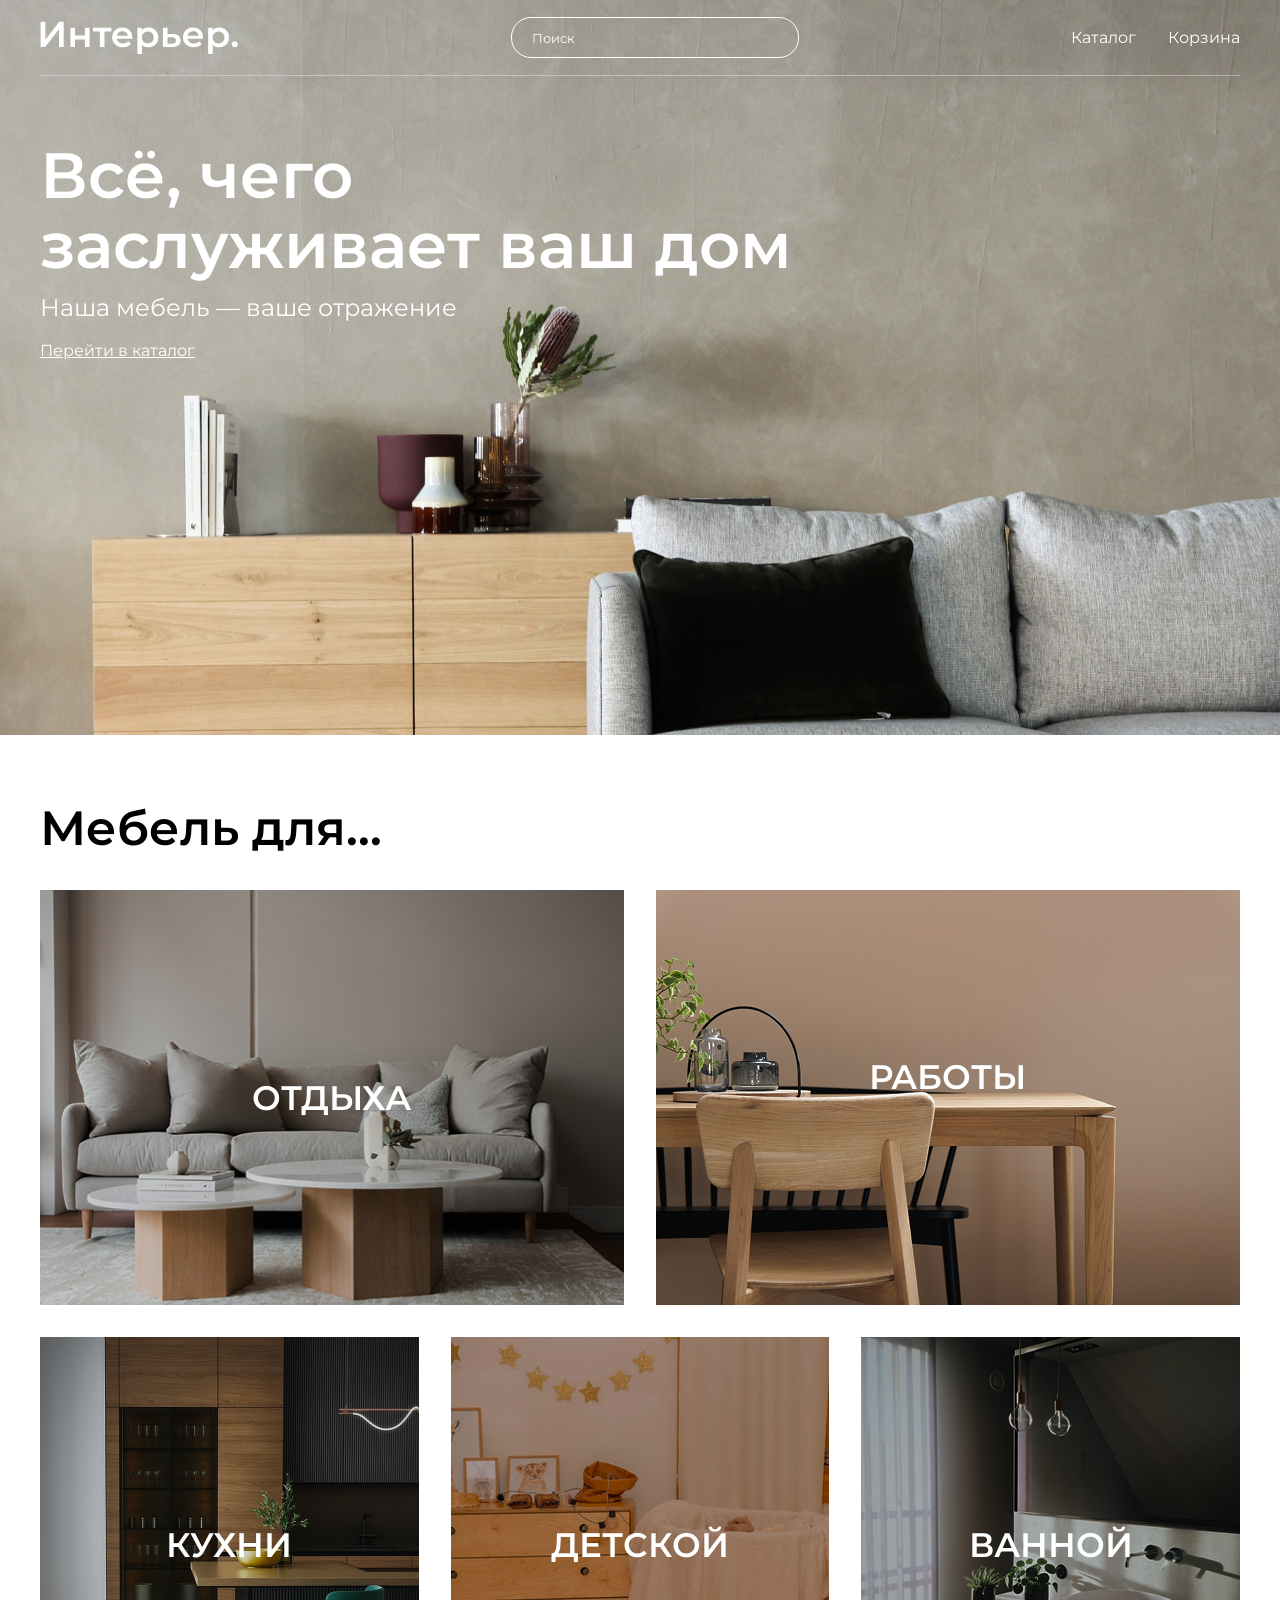
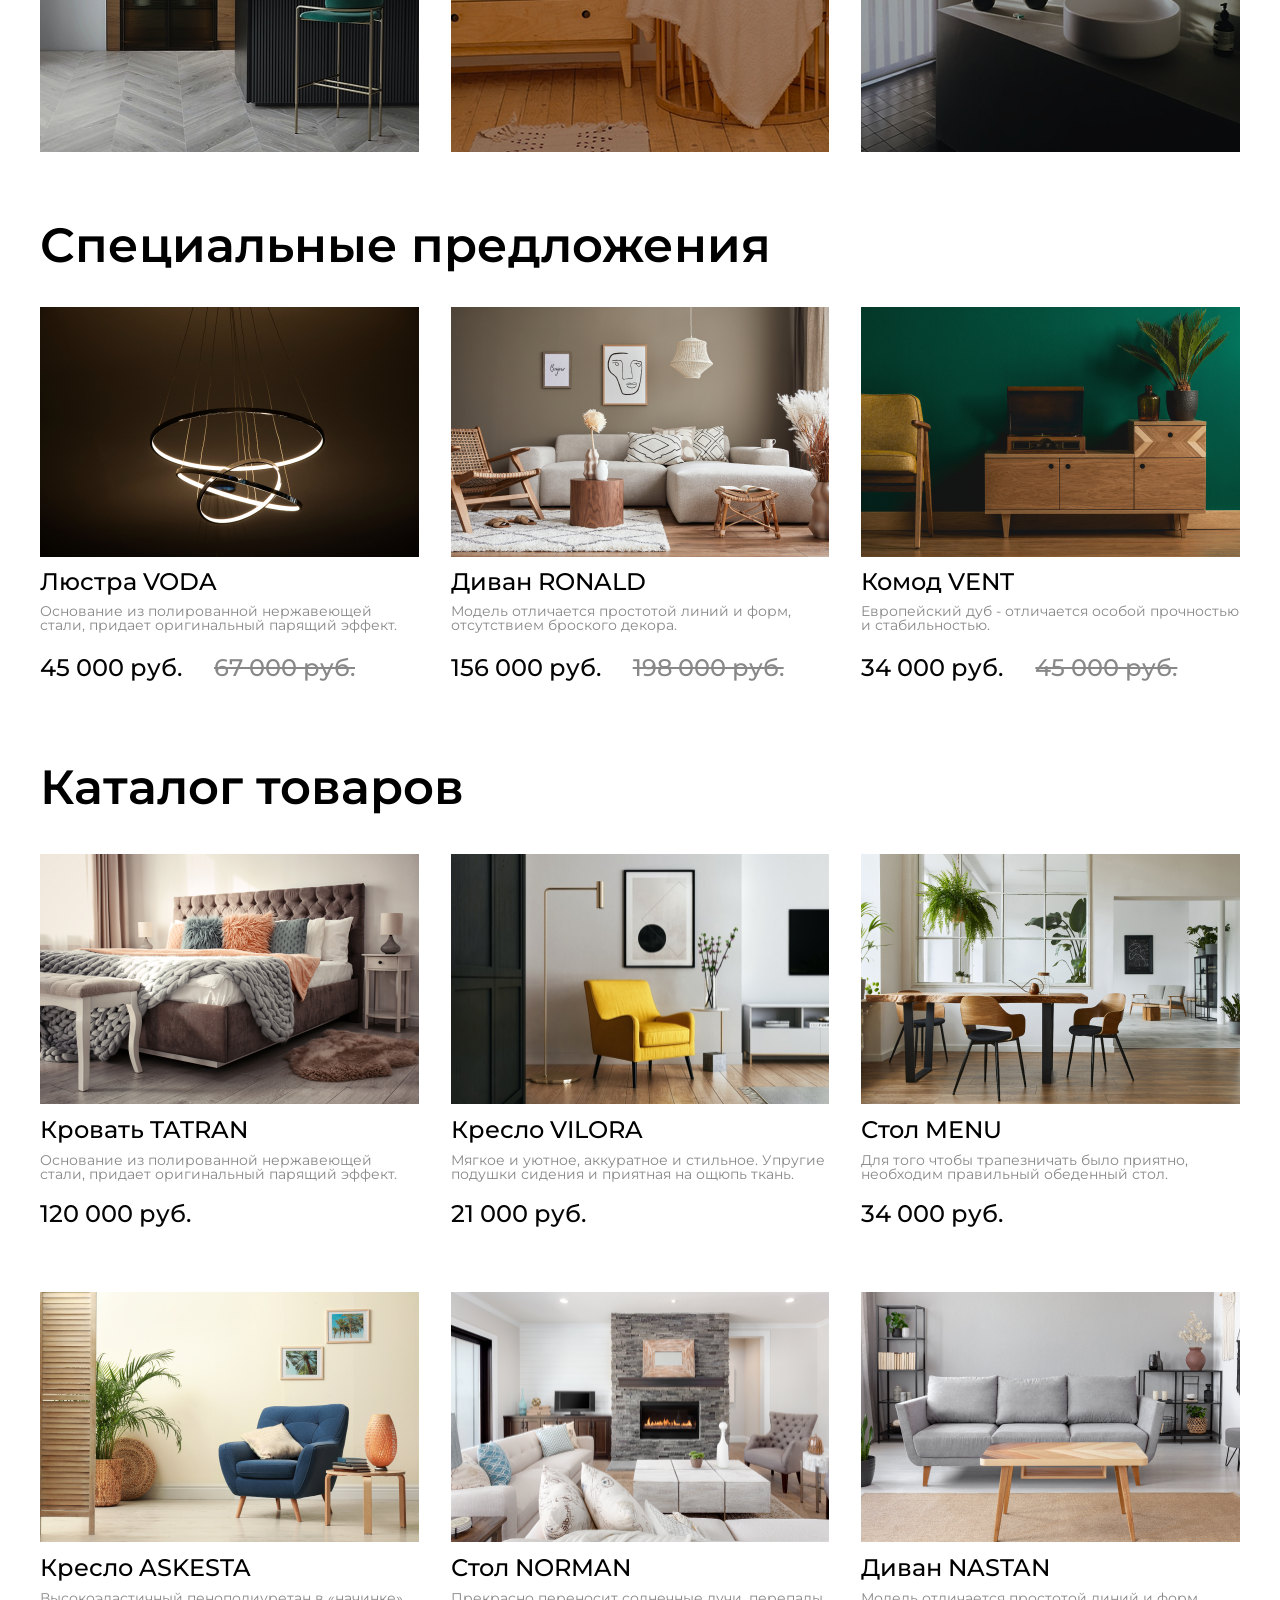
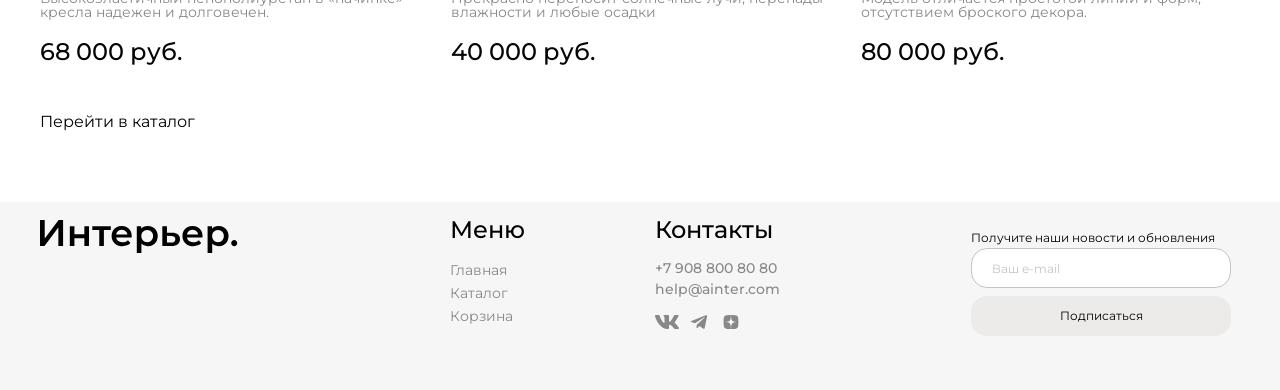
==== commit b59086c4: "Обновление сайта: HTML, CSS, SCSS и изображения" ====
--- a/index.html
+++ b/index.html
@@ -1,10 +1,6 @@
 <!DOCTYPE html>
 <html lang="ru">
 <head>
-    <!-- BOOSTRAP -->
-    <link href="https://cdn.jsdelivr.net/npm/bootstrap@5.3.8/dist/css/bootstrap.min.css" rel="stylesheet" integrity="sha384-sRIl4kxILFvY47J16cr9ZwB07vP4J8+LH7qKQnuqkuIAvNWLzeN8tE5YBujZqJLB" crossorigin="anonymous">
-
-
     <meta charset="UTF-8">
     <meta name="viewport" content="width=device-width, initial-scale=1.0">
     <title>Document</title>
@@ -27,7 +23,7 @@
                     <a class="header__link" href="catalog.html">Каталог</a>
                 </li>
                 <li class="header__item">
-                    <a class="header__link" href="#">Корзина</a>
+                    <a class="header__link" href="cart.html">Корзина</a>
                 </li>
             </ul>
         </nav>
@@ -49,7 +45,7 @@
 <rect x="14.6279" width="4.57143" height="4.57143" fill="white"/>
 </svg>
 </a>
-            <a href="cart.html.html"><svg width="25" height="25" viewBox="0 0 25 25" fill="none" xmlns="http://www.w3.org/2000/svg">
+            <a href="cart.html"><svg width="25" height="25" viewBox="0 0 25 25" fill="none" xmlns="http://www.w3.org/2000/svg">
 <path d="M14.5834 20.8333C15.1359 20.8333 15.6658 20.6138 16.0566 20.2231C16.4473 19.8324 16.6667 19.3025 16.6667 18.75C16.6667 18.1975 16.4473 17.6676 16.0566 17.2768C15.6658 16.8861 15.1359 16.6667 14.5834 16.6667C14.0309 16.6667 13.501 16.8861 13.1103 17.2768C12.7196 17.6676 12.5001 18.1975 12.5001 18.75C12.5001 19.3025 12.7196 19.8324 13.1103 20.2231C13.501 20.6138 14.0309 20.8333 14.5834 20.8333ZM7.29174 20.8333C7.84428 20.8333 8.37418 20.6138 8.76488 20.2231C9.15558 19.8324 9.37508 19.3025 9.37508 18.75C9.37508 18.1975 9.15558 17.6676 8.76488 17.2768C8.37418 16.8861 7.84428 16.6667 7.29174 16.6667C6.73921 16.6667 6.20931 16.8861 5.81861 17.2768C5.4279 17.6676 5.20841 18.1975 5.20841 18.75C5.20841 19.3025 5.4279 19.8324 5.81861 20.2231C6.20931 20.6138 6.73921 20.8333 7.29174 20.8333ZM20.873 6.16978C21.133 6.16139 21.3796 6.0522 21.5606 5.86528C21.7416 5.67837 21.8428 5.42839 21.8428 5.16822C21.8428 4.90804 21.7416 4.65807 21.5606 4.47115C21.3796 4.28424 21.133 4.17504 20.873 4.16666H19.674C18.7345 4.16666 17.922 4.81874 17.7178 5.73541L16.4126 11.6125C16.2084 12.5292 15.3959 13.1812 14.4563 13.1812H6.63133L5.12924 7.17082H14.8636C15.1212 7.15907 15.3644 7.04847 15.5425 6.86202C15.7206 6.67558 15.82 6.42764 15.82 6.16978C15.82 5.91192 15.7206 5.66398 15.5425 5.47754C15.3644 5.2911 15.1212 5.18049 14.8636 5.16874H5.12924C4.82473 5.16865 4.5242 5.23799 4.25051 5.37148C3.97682 5.50498 3.73716 5.69912 3.54976 5.93914C3.36236 6.17916 3.23215 6.45875 3.16903 6.75665C3.10591 7.05455 3.11154 7.36292 3.1855 7.65832L4.68758 13.6667C4.79586 14.1002 5.046 14.4851 5.39821 14.7601C5.75042 15.0351 6.18447 15.1844 6.63133 15.1844H14.4563C15.368 15.1845 16.2524 14.8737 16.9636 14.3032C17.6748 13.7328 18.1701 12.9368 18.3678 12.0469L19.674 6.16978H20.873Z" fill="white"/>
 </svg>
 </a>
@@ -58,10 +54,12 @@
     </header>
     <section class="hero">
         <h1 class="hero__title">
-            Все, чего<br>
+            Всё, чего<br>
             заслуживает ваш дом
         </h1>
-        <p class="hero__text">Наша мебель - ваше отражение</p>
+        <p class="hero__text">
+  Наша мебель — ваше отражение
+</p>
         <a class="hero__link" href="catalog.html">Перейти в каталог</a>
     </section>
     </div>
@@ -79,7 +77,7 @@
 
     <section class="special-offer">
         <div class="product-box center">
-        <h2 class="special-offer__title">Специальное предложения</h2>
+        <h2 class="special-offer__title">Специальные предложения</h2>
 
         <div class="special-offer__content">
             <article class="special-offer__card">
@@ -220,7 +218,7 @@
                     <a class="footer__link" href="catalog.html">Каталог</a>
                 </li>
                 <li class="footer__item">
-                    <a class="footer__link" href="#">Корзина</a>
+                    <a class="footer__link" href="cart.html">Корзина</a>
                 </li>
             </ul>
         </nav>
@@ -253,7 +251,5 @@
         </div>
         </div>
     </footer>
-    <!-- СКРИПТ ИЗ BOOSTRAP -->
-    <script src="https://cdn.jsdelivr.net/npm/bootstrap@5.3.8/dist/js/bootstrap.bundle.min.js" integrity="sha384-FKyoEForCGlyvwx9Hj09JcYn3nv7wiPVlz7YYwJrWVcXK/BmnVDxM+D2scQbITxI" crossorigin="anonymous"></script>
 </body>
 
--- a/style.css
+++ b/style.css
@@ -1,4 +1,7 @@
 @charset "UTF-8";
+/* ==========================================================
+   ПОДКЛЮЧЕНИЕ ДОПОЛНИТЕЛЬНЫХ СТИЛЕЙ
+   ========================================================== */
 .top-cart {
   height: 400px;
   background-image: url("img/topcart.jpg");
@@ -216,41 +219,43 @@
   opacity: 0.7;
 }
 
-/* =========================================================
-   1. ОБЩИЕ НАСТРОЙКИ СТРАНИЦЫ
-   ========================================================= */
-/* Сбрасываем стандартные внешние и внутренние отступы браузера */
+/* ==========================================================
+   01. БАЗОВЫЕ СТИЛИ И КОНТЕЙНЕРЫ
+   ========================================================== */
+*,
+*::before,
+*::after {
+  box-sizing: border-box;
+}
+
 * {
   margin: 0;
   padding: 0;
 }
 
-/* Основной шрифт всей страницы */
 body {
   font-family: "Montserrat", "Arial", sans-serif;
 }
 
 .center {
-  padding-left: calc(50% - 600px);
-  padding-right: calc(50% - 600px);
-  box-sizing: border-box;
-}
-
-/* Наследуем основной шрифт для элементов формы и ссылок */
+  padding-left: max(0px, 50% - 600px);
+  padding-right: max(0px, 50% - 600px);
+  box-sizing: border-box;
+}
+
 input,
 button,
 a {
   font-family: "Montserrat", "Arial", sans-serif;
 }
 
-/* Основной контейнер страницы */
 .page {
   padding: 0;
 }
 
-/* =========================================================
-   2. ВЕРХНЯЯ ЧАСТЬ САЙТА — TOP
-   ========================================================= */
+/* ==========================================================
+   02. ПЕРВЫЙ ЭКРАН / TOP
+   ========================================================== */
 .top {
   height: 735px;
   background-image: url("img/Rectangle 15.jpg");
@@ -263,9 +268,9 @@
   display: none;
 }
 
-/* =========================================================
-   3. ШАПКА САЙТА — HEADER
-   ========================================================= */
+/* ==========================================================
+   03. ШАПКА САЙТА / HEADER
+   ========================================================== */
 .header {
   width: 100%;
   height: 76px;
@@ -276,30 +281,33 @@
   box-sizing: border-box;
 }
 
-/* Список меню */
+/* Логотип */
+.header__logo {
+  width: 198px;
+  height: auto;
+  display: block;
+  flex-shrink: 0;
+}
+
+/* Список навигации */
 .header__list {
   display: flex;
   gap: 32px;
   list-style: none;
-}
-
-/* Ссылки меню */
+  margin: 0;
+  padding: 0;
+}
+
+/* Ссылки навигации */
 .header__link {
-  width: 72px;
+  display: inline-block;
   height: 20px;
   color: #ffffff;
   font-size: 16px;
-  /* Убираем подчеркивание ссылок меню */
+  font-weight: 400;
+  line-height: 20px;
   text-decoration: none;
-}
-
-.header__link {
-  width: 72px;
-  height: 20px;
-  display: inline-block;
-  color: #ffffff;
-  font-size: 16px;
-  text-decoration: none;
+  transform-origin: left center;
   transition: transform 0.3s ease, color 0.3s ease;
 }
 .header__link:hover {
@@ -309,17 +317,16 @@
 
 /* Поле поиска */
 .header__search {
-  width: 250px;
-  height: 40px;
+  width: 288px;
+  height: 41px;
   padding-left: 20px;
   color: #ffffff;
   background-color: transparent;
-  border: 1px solid white;
+  border: 1px solid #ffffff;
   border-radius: 20px;
   box-sizing: border-box;
 }
 
-/* Текст-подсказка внутри поиска */
 .header__search::-moz-placeholder {
   color: #ffffff;
 }
@@ -328,9 +335,9 @@
   color: #ffffff;
 }
 
-/* =========================================================
-   4. ГЛАВНЫЙ ЭКРАН — HERO
-   ========================================================= */
+/* ==========================================================
+   04. ГЛАВНЫЙ ЭКРАН / HERO
+   ========================================================== */
 .hero {
   width: 100%;
   padding-top: 64px;
@@ -338,31 +345,35 @@
 
 /* Главный заголовок */
 .hero__title {
-  width: auto; /*792px*/
+  width: 792px;
+  max-width: 100%;
   margin-bottom: 16px;
   color: #ffffff;
   font-family: "Montserrat", Arial, sans-serif;
   font-weight: 600;
   font-size: 64px;
   line-height: 70px;
-  max-width: 792px;
-}
-
-/* Текст под главным заголовком */
+}
+
+/* Описание */
 .hero__text {
+  width: 792px;
+  max-width: 100%;
+  min-height: 29px;
   margin-bottom: 16px;
   color: #ffffff;
   font-size: 24px;
-  line-height: 32px;
+  font-weight: 400;
+  line-height: 100%;
 }
 
 /* Ссылка "Перейти в каталог" */
 .hero__link {
   display: inline-block;
   color: #ffffff;
-  font-weight: 500;
+  font-weight: 400;
   font-size: 16px;
-  line-height: 24px;
+  line-height: 20px;
   text-decoration: underline;
   transform-origin: left center;
   transition: transform 0.3s ease, color 0.3s ease;
@@ -372,21 +383,30 @@
   transform: scale(1.1);
 }
 
-/*МЕБЕЛЬ ДЛЯ*/
+/* ==========================================================
+   05. КАТЕГОРИИ МЕБЕЛИ / FURNITURE
+   ========================================================== */
+.furniture {
+  padding-top: 64px;
+}
+
+/* Заголовок раздела */
 .furniture__title {
-  margin-top: 64px;
+  margin-top: 0;
   margin-bottom: 32px;
   font-size: 48px;
   font-weight: 600;
-  line-height: 100%;
-}
-
+  line-height: 59px;
+}
+
+/* Сетка категорий */
 .furniture__grid {
   display: grid;
   grid-template-columns: repeat(6, 1fr);
   gap: 32px;
 }
 
+/* Общий стиль карточек */
 .furniture__item {
   height: 415px;
   background-repeat: no-repeat;
@@ -396,45 +416,152 @@
   justify-content: center;
   align-items: center;
   text-align: center;
-  color: #FFFFFF;
+  color: #ffffff;
   font-size: 34px;
   font-weight: 600;
 }
 
+/* Первая строка — две большие карточки */
 .furniture__item:nth-child(1),
 .furniture__item:nth-child(2) {
   grid-column: span 3;
 }
 
+/* Вторая строка — три карточки */
 .furniture__item:nth-child(3),
 .furniture__item:nth-child(4),
 .furniture__item:nth-child(5) {
   grid-column: span 2;
 }
 
+/* Отдых */
 .furniture__item_rest {
   background-image: url("img/Rectangle 17.png");
 }
 
+/* Работа */
 .furniture__item_work {
   background-image: url("img/Rectangle 18.png");
-}
-
+  align-items: flex-start;
+  padding-top: 166px;
+  box-sizing: border-box;
+}
+
+/* Кухня */
 .furniture__item_kitchen {
   background-image: url("img/Rectangle 19.png");
 }
 
+/* Детская */
 .furniture__item_kids {
   background-image: url("img/Rectangle 20.png");
 }
 
+/* Ванная */
 .furniture__item_bathroom {
   background-image: url("img/Rectangle 21.png");
 }
 
-/* =========================================================
-   5. КАТАЛОГ
-   ========================================================= */
+/* ==========================================================
+   06. СПЕЦИАЛЬНЫЕ ПРЕДЛОЖЕНИЯ
+   ========================================================== */
+.special-offer {
+  width: 100%;
+  margin: 0 auto;
+  padding-top: 64px;
+  padding-bottom: 64px;
+  box-sizing: border-box;
+}
+
+/* Заголовок раздела */
+.special-offer__title {
+  width: 100%;
+  max-width: 1200px;
+  margin: 0 auto 32px;
+  font-size: 48px;
+  line-height: 59px;
+  font-weight: 600;
+  color: #000000;
+}
+
+/* Сетка товаров */
+.special-offer__content {
+  width: 100%;
+  max-width: 1200px;
+  margin: 0 auto;
+  display: grid;
+  grid-template-columns: repeat(3, minmax(0, 1fr));
+  gap: 32px;
+}
+
+/* Карточка */
+.special-offer__card {
+  width: 100%;
+  min-width: 0;
+  display: flex;
+  flex-direction: column;
+}
+
+/* Изображение товара */
+.special-offer__image {
+  width: 100%;
+  display: block;
+  margin-bottom: 10px;
+}
+
+/* Название товара */
+.special-offer__product-title {
+  margin-bottom: 8px;
+  font-weight: 500;
+  font-size: 24px;
+  line-height: 29px;
+  color: #000000;
+}
+
+/* Описание */
+.special-offer__description {
+  min-height: 37px;
+  margin-bottom: 12px;
+  font-family: "Montserrat", Arial, sans-serif;
+  font-size: 14px;
+  font-weight: 400;
+  line-height: 14px;
+  color: #888888;
+}
+
+/* Контейнер цен */
+.special-offer__prices {
+  display: flex;
+  align-items: center;
+  gap: 32px;
+  margin-top: auto;
+}
+
+/* Общие параметры цен */
+.special-offer__price-new,
+.special-offer__price-old {
+  margin: 0;
+  white-space: nowrap;
+  flex-shrink: 0;
+  font-size: 24px;
+  line-height: 29px;
+  font-weight: 500;
+}
+
+/* Новая цена */
+.special-offer__price-new {
+  color: #050505;
+}
+
+/* Старая цена */
+.special-offer__price-old {
+  color: #888888;
+  text-decoration-line: line-through;
+}
+
+/* ==========================================================
+   07. КАТАЛОГ ТОВАРОВ
+   ========================================================== */
 .catalog {
   width: 100%;
   max-width: 1200px;
@@ -447,19 +574,20 @@
 /* Заголовок каталога */
 .catalog__title {
   width: 100%;
-  max-width: 1208px;
+  max-width: 1200px;
   margin: 0 auto 18px;
   font-size: 48px;
   line-height: 59px;
   font-weight: 600;
 }
 
+/* Заголовок на отдельной странице каталога */
 .catalog-hero__title {
   margin: 0;
   font-size: 64px;
   font-weight: 600;
   line-height: 70px;
-  color: #FFFFFF;
+  color: #ffffff;
 }
 
 .catalog-hero {
@@ -467,7 +595,9 @@
   align-items: center;
 }
 
-/* Контейнер с карточками каталога */
+/* ==========================================================
+   07.1. СЕТКА КАТАЛОГА
+   ========================================================== */
 .catalog__content {
   width: 100%;
   max-width: 1200px;
@@ -493,6 +623,7 @@
   cursor: pointer;
 }
 
+/* Кнопки внутри карточки */
 .catalog__card-actions {
   position: absolute;
   top: 29px;
@@ -505,7 +636,8 @@
   transition: opacity 0.3s ease;
 }
 
-.catalog__card:hover .catalog__card-actions {
+.catalog__card:hover .catalog__card-actions,
+.catalog__card:focus-within .catalog__card-actions {
   opacity: 1;
   visibility: visible;
 }
@@ -530,7 +662,7 @@
   filter: brightness(0) invert(1);
 }
 
-/* Изображение товара */
+/* Изображение */
 .catalog__image {
   width: 100%;
   height: 250px;
@@ -544,11 +676,11 @@
   margin-top: 10px;
   margin-bottom: 8px;
   font-size: 24px;
-  line-height: 29px;
+  line-height: 31px;
   font-weight: 500;
 }
 
-/* Описание товара */
+/* Описание */
 .catalog__description {
   margin-top: 0;
   margin-bottom: 12px;
@@ -559,7 +691,7 @@
   color: #888888;
 }
 
-/* Цена товара */
+/* Цена */
 .catalog__price {
   margin-top: 0;
   margin-bottom: 0;
@@ -570,7 +702,7 @@
   color: #050505;
 }
 
-/* Блок со ссылкой под каталогом */
+/* Ссылка под каталогом */
 .catalog__link-box {
   width: 100%;
   max-width: 1200px;
@@ -578,7 +710,6 @@
   box-sizing: border-box;
 }
 
-/* Ссылка внутри блока */
 .catalog__link {
   display: inline-block;
   font-size: 16px;
@@ -593,6 +724,9 @@
   transform: scale(1.1);
 }
 
+/* ==========================================================
+   07.2. ВЕРХНЯЯ ЧАСТЬ СТРАНИЦЫ КАТАЛОГА
+   ========================================================== */
 .catalog-top {
   display: grid;
   grid-template-rows: auto 1fr;
@@ -608,15 +742,21 @@
   padding-bottom: 35px;
 }
 
+/* ==========================================================
+   07.3. ФИЛЬТРЫ И СОРТИРОВКА
+   ========================================================== */
 .catalog__controls {
   display: grid;
-  grid-template-columns: 1fr auto auto;
+  grid-template-columns: minmax(0, 1fr) 182px 220px;
   align-items: center;
-  gap: 10px;
+  -moz-column-gap: 10px;
+       column-gap: 10px;
+  width: 100%;
   margin-top: 70px;
-  margin-bottom: 49px;
-}
-
+  margin-bottom: 32px;
+}
+
+/* Карточки отдельной страницы каталога */
 .catalog__list .catalog__card {
   padding-top: 0;
   height: auto;
@@ -624,16 +764,17 @@
   align-content: start;
 }
 
+/* Общие стили кнопок фильтра и сортировки */
 .catalog__filter-button,
 .catalog__sort {
-  font-family: "Montserat", "Arial", sans-serif;
+  font-family: "Montserrat", "Arial", sans-serif;
   width: 100%;
   height: 40px;
   padding: 0 16px;
   font-size: 16px;
   font-weight: 500;
   line-height: 20px;
-  border: 1px solid #C4C4C4;
+  border: 1px solid #c4c4c4;
   border-radius: 20px;
   background-color: transparent;
   box-sizing: border-box;
@@ -645,7 +786,6 @@
   background-position: right 16px center;
   background-size: 20px 11px;
 }
-
 .catalog__filter-button:focus, .catalog__filter-button:active,
 .catalog__sort:focus,
 .catalog__sort:active {
@@ -654,12 +794,14 @@
   outline-offset: -2px;
 }
 
+/* Открытый фильтр */
 .catalog__filter-details[open] .catalog__filter-button {
   border-color: #000000;
   outline: 2px solid #000000;
   outline-offset: -2px;
 }
 
+/* Кнопка фильтрации */
 .catalog__filter-button {
   display: flex;
   align-items: center;
@@ -674,21 +816,12 @@
   display: none;
 }
 
-.catalog__controls {
-  display: grid;
-  grid-template-columns: 1fr 182px 220px;
-  align-items: center;
-  -moz-column-gap: 10px;
-       column-gap: 10px;
-  width: 100%;
-  margin-top: 70px;
-  margin-bottom: 32px;
-}
-
+/* Контейнер фильтра */
 .catalog__filter {
   position: relative;
 }
 
+/* Выпадающая форма фильтра */
 .catalog__filter-form {
   position: absolute;
   top: 50px;
@@ -705,6 +838,7 @@
   box-sizing: border-box;
 }
 
+/* Содержимое фильтра */
 .catalog__filter-content {
   display: grid;
   grid-template-columns: 1fr max-content;
@@ -718,6 +852,7 @@
   white-space: nowrap;
 }
 
+/* Группы фильтров */
 .catalog__fieldset {
   min-width: 0;
   margin: 0;
@@ -745,6 +880,9 @@
   grid-row: 1/4;
 }
 
+/* ==========================================================
+   07.4. ФИЛЬТР ПО ЦЕНЕ
+   ========================================================== */
 .catalog__range {
   position: relative;
   width: 190px;
@@ -771,6 +909,7 @@
   color: #050505;
 }
 
+/* Подписи фильтров */
 .catalog__radio-label,
 .catalog__room-label {
   font-family: "Montserrat", "Arial", sans-serif;
@@ -780,6 +919,7 @@
   color: #000000;
 }
 
+/* Радиокнопки */
 .catalog__radio-input,
 .catalog__room-input {
   flex: 0 0 15px;
@@ -814,6 +954,7 @@
   margin-bottom: 14px;
 }
 
+/* Выбор комнаты */
 .catalog__room {
   display: flex;
   align-items: center;
@@ -830,6 +971,9 @@
   margin: 0;
 }
 
+/* ==========================================================
+   07.5. ПОЛЗУНОК ДИАПАЗОНА ЦЕН
+   ========================================================== */
 .catalog__range-input {
   -webkit-appearance: none;
      -moz-appearance: none;
@@ -877,6 +1021,9 @@
   cursor: pointer;
 }
 
+/* ==========================================================
+   07.6. ФИЛЬТР ПО ЦВЕТУ
+   ========================================================== */
 .catalog__fieldset--color .catalog__legend {
   margin-bottom: 14px;
 }
@@ -920,17 +1067,16 @@
 }
 
 .catalog__color-input:checked + .catalog__color--black::after {
-  border-right-color: #fff;
-  border-bottom-color: #fff;
-}
-
-/* Рамка при выборе клавиатурой */
+  border-right-color: #ffffff;
+  border-bottom-color: #ffffff;
+}
+
 .catalog__color-input:focus-visible + .catalog__color {
   outline: 2px solid #050505;
   outline-offset: 2px;
 }
 
-/* Цвета */
+/* Палитра цветов */
 .catalog__color--white {
   background-color: #ffffff;
 }
@@ -987,6 +1133,7 @@
   background-color: #f2a7cb;
 }
 
+/* Кнопка применения фильтра */
 .catalog__apply-button {
   align-self: flex-end;
   display: flex;
@@ -1012,6 +1159,9 @@
   color: #ffffff;
 }
 
+/* ==========================================================
+   07.7. ДОПОЛНИТЕЛЬНЫЕ ТОВАРЫ
+   ========================================================== */
 .catalog__more {
   margin-top: 32px;
   margin-bottom: 0;
@@ -1047,144 +1197,55 @@
   white-space: nowrap;
 }
 
-/* =========================================================
-   6. СПЕЦИАЛЬНЫЕ ПРЕДЛОЖЕНИЯ
-   ========================================================= */
-.special-offer {
+/* ==========================================================
+   08. ПОДВАЛ САЙТА / FOOTER
+   ========================================================== */
+.footer {
   width: 100%;
-  margin: 0 auto;
-  padding-top: 64px;
-  padding-bottom: 64px;
-  box-sizing: border-box;
-}
-
-/* Заголовок специальных предложений */
-.special-offer__title {
-  width: 100%;
-  max-width: 1200px;
-  margin: 0 auto 32px;
-  font-size: 48px;
-  line-height: 59px;
-  font-weight: 600;
-  color: #000000;
-}
-
-/* Контейнер карточек специальных предложений */
-.special-offer__content {
-  width: 100%;
-  max-width: 1200px;
-  margin: 0 auto;
+  margin: auto 0;
+  padding-top: 13px;
+  box-sizing: border-box;
+  background-color: #f7f6f6;
+}
+
+/* Основная сетка Footer */
+.footer__inner {
   display: grid;
-  grid-template-columns: repeat(3, minmax(0, 1fr));
-  gap: 32px;
-}
-
-/* Карточка специального предложения */
-.special-offer__card {
+  grid-template-columns: 198px minmax(0, 1fr);
+  -moz-column-gap: 212px;
+       column-gap: 212px;
+  align-items: flex-start;
+}
+
+/* Правая часть подвала */
+.footer__content {
   width: 100%;
   min-width: 0;
-}
-
-/* Изображение специального предложения */
-.special-offer__image {
-  width: 100%;
-  display: block;
-  margin-bottom: 8px;
-}
-
-/* Название товара */
-.special-offer__product-title {
-  margin-bottom: 8px;
-  font-weight: 500;
-  font-size: 24px;
-  line-height: 29px;
-  color: #000000;
-}
-
-/* Описание */
-.special-offer__description {
-  margin-bottom: 12px;
-  font-size: 14px;
-  line-height: 17px;
-  color: #888888;
-}
-
-/* Новая цена */
-.special-offer__price-new {
-  font-weight: 500;
-  font-size: 24px;
-  line-height: 29px;
-  color: #050505;
-}
-
-/* Старая зачеркнутая цена */
-.special-offer__price-old {
-  color: #888888;
-  text-decoration-line: line-through;
-}
-
-.special-offer__prices {
-  display: flex;
-  align-items: center;
-  gap: 32px;
-  margin-top: 12px;
-}
-
-.special-offer__price-new,
-.special-offer__price-old {
-  margin: 0;
-  white-space: nowrap;
-  flex-shrink: 0;
-  font-size: 24px;
-  line-height: 29px;
-  font-weight: 500;
-}
-
-/* =========================================================
-   7. ПОДВАЛ САЙТА — FOOTER
-   ========================================================= */
-.footer {
-  width: 100%;
-  margin: 33px auto 0;
-  padding-top: 32px;
-  box-sizing: border-box;
-  background-color: #f7f6f6;
-}
-
-/* Основной контейнер footer */
-.footer__content {
-  width: 100%;
-  max-width: 860px;
   margin: 0;
   display: flex;
   justify-content: space-between;
   align-items: flex-start;
 }
 
-/* =========================================================
-   8. FOOTER — ЛОГОТИП
-   ========================================================= */
+/* Логотип Footer */
 .footer__column--logo {
   width: 198px;
   height: 130px;
-  margin-right: 212px;
-  padding-top: 9px;
+  margin-right: 0;
+  padding-top: 0;
   display: flex;
   justify-content: flex-start;
   align-items: flex-start;
   box-sizing: border-box;
 }
 
-/* Изображение логотипа */
 .footer__logo {
   width: 198px;
   height: 44px;
   display: block;
 }
 
-/* =========================================================
-   9. FOOTER — ОБЩИЕ ЗАГОЛОВКИ
-   ========================================================= */
+/* Общие заголовки */
 .footer__title {
   margin: 0 0 16px;
   font-weight: 500;
@@ -1193,30 +1254,28 @@
   color: #000000;
 }
 
-/* =========================================================
-   10. FOOTER — МЕНЮ
-   ========================================================= */
+/* ==========================================================
+   08.1. МЕНЮ FOOTER
+   ========================================================== */
 .footer__column--menu {
+  flex: 0 0 104px;
   width: 104px;
   height: 155px;
-  padding-top: 8px;
-  padding-left: 10px;
-  box-sizing: border-box;
-}
-
-/* Список */
+  padding-top: 0;
+  padding-left: 0;
+  box-sizing: border-box;
+}
+
 .footer__list {
   margin: 0;
   padding: 0;
   list-style: none;
 }
 
-/* Элемент списка */
 .footer__item {
   margin-bottom: 4px;
 }
 
-/* Ссылки footer */
 .footer__link {
   display: inline-block;
   font-size: 14px;
@@ -1231,19 +1290,21 @@
   transform: scale(1.1);
 }
 
-/* =========================================================
-   11. FOOTER — КОНТАКТЫ
-   ========================================================= */
+/* ==========================================================
+   08.2. КОНТАКТЫ FOOTER
+   ========================================================== */
 .footer__column--contacts {
+  flex: 0 0 137px;
   width: 137px;
   height: 158px;
-  padding-top: 12px;
+  padding-top: 0;
   padding-right: 10px;
-  padding-left: 10px;
-  box-sizing: border-box;
-}
-
-/* Телефон, email и другие контакты */
+  padding-left: 0;
+  box-sizing: border-box;
+  position: relative;
+  left: 16px;
+}
+
 .footer__contact {
   display: block;
   margin-bottom: 4px;
@@ -1260,7 +1321,7 @@
   transform: scale(1.05);
 }
 
-/* Ссылки социальных сетей */
+/* Социальные сети */
 .footer__socials {
   display: flex;
   align-items: center;
@@ -1268,7 +1329,8 @@
   margin-top: 8px;
 }
 
-.footer__social-link {
+.footer__social-link,
+.footer__social-linc {
   width: 24px;
   height: 24px;
   display: inline-flex;
@@ -1292,26 +1354,25 @@
   opacity: 0.5;
 }
 
-/* Дополнительный информационный блок */
 .footer__info {
   width: 182px;
   height: 87px;
 }
 
-/* =========================================================
-   12. FOOTER — ФОРМА ПОДПИСКИ
-   ========================================================= */
+/* ==========================================================
+   08.3. ФОРМА ПОДПИСКИ
+   ========================================================== */
 .footer__column--form {
+  flex: 0 0 380px;
   width: 380px;
   height: 175px;
   padding-top: 17px;
-  padding-right: 37px;
+  padding-right: 9px;
   padding-bottom: 47px;
   padding-left: 111px;
   box-sizing: border-box;
 }
 
-/* Контейнер формы */
 .footer__form {
   width: 260px;
   height: 111px;
@@ -1320,7 +1381,7 @@
   box-sizing: border-box;
 }
 
-/* Текст над полем email */
+/* Текст над формой */
 .footer__form-text {
   width: 251px;
   margin: 0 0 4px;
@@ -1330,32 +1391,29 @@
   color: #000000;
 }
 
-/* Поле ввода email */
+/* Поле email */
 .footer__email {
   width: 260px;
   height: 40px;
   padding-right: 20px;
   padding-left: 20px;
-  border: 1px solid #C4C4C4;
+  border: 1px solid #c4c4c4;
   border-radius: 16px;
-  background-color: #FFFFFF;
+  background-color: #ffffff;
   box-sizing: border-box;
   font-size: 12px;
   line-height: 100%;
 }
 
-/* Подсказка внутри поля email */
 .footer__email::-moz-placeholder {
-  color: #C4C4C4;
+  color: #c4c4c4;
 }
 
 .footer__email::placeholder {
-  color: #C4C4C4;
-}
-
-/* =========================================================
-   13. FOOTER — КНОПКА
-   ========================================================= */
+  color: #c4c4c4;
+}
+
+/* Кнопка подписки */
 .footer__button {
   width: 260px;
   height: 40px;
@@ -1383,11 +1441,9 @@
   transform: scale(0.97);
 }
 
-.footer__inner {
-  display: flex;
-  align-items: flex-start;
-}
-
+/* ==========================================================
+   09. АДАПТИВНЫЕ СТИЛИ
+   ========================================================== */
 @media (max-width: 1024px) {
   .center {
     padding-left: calc(50% - 393px);
